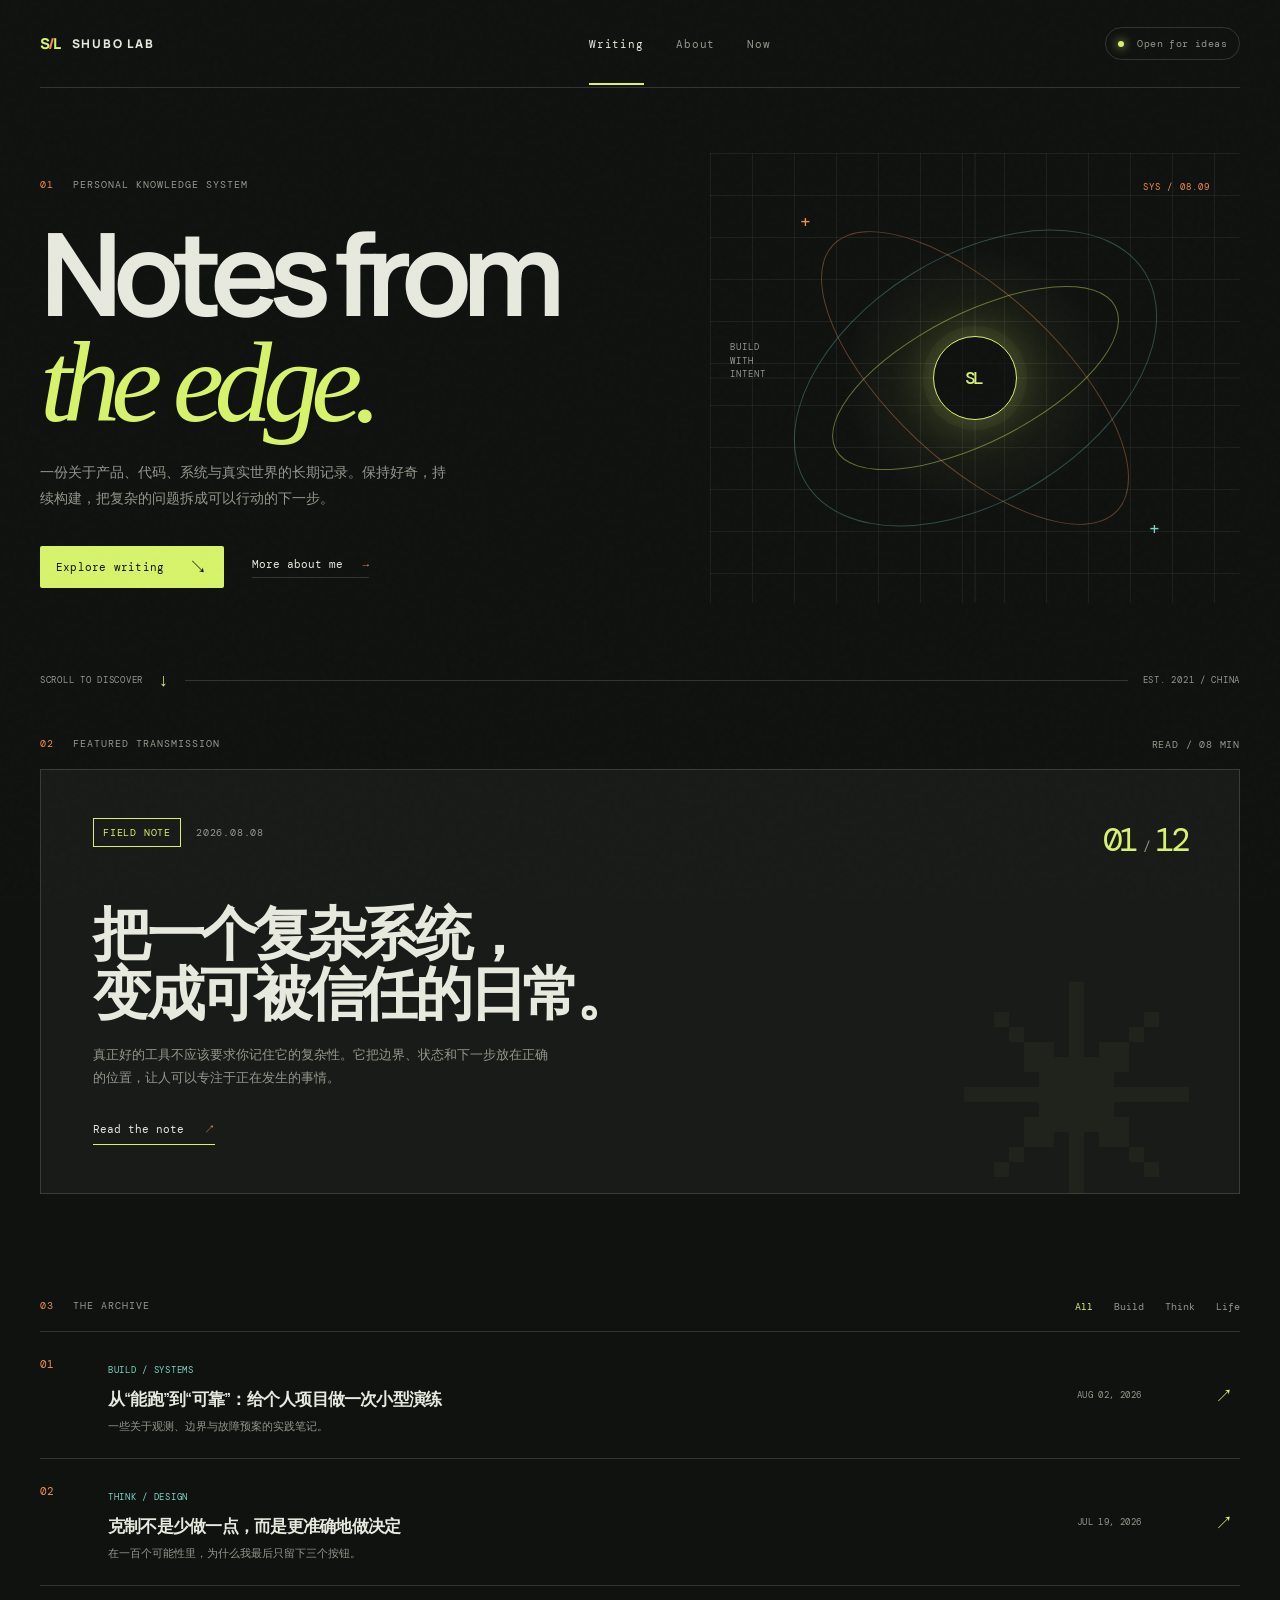
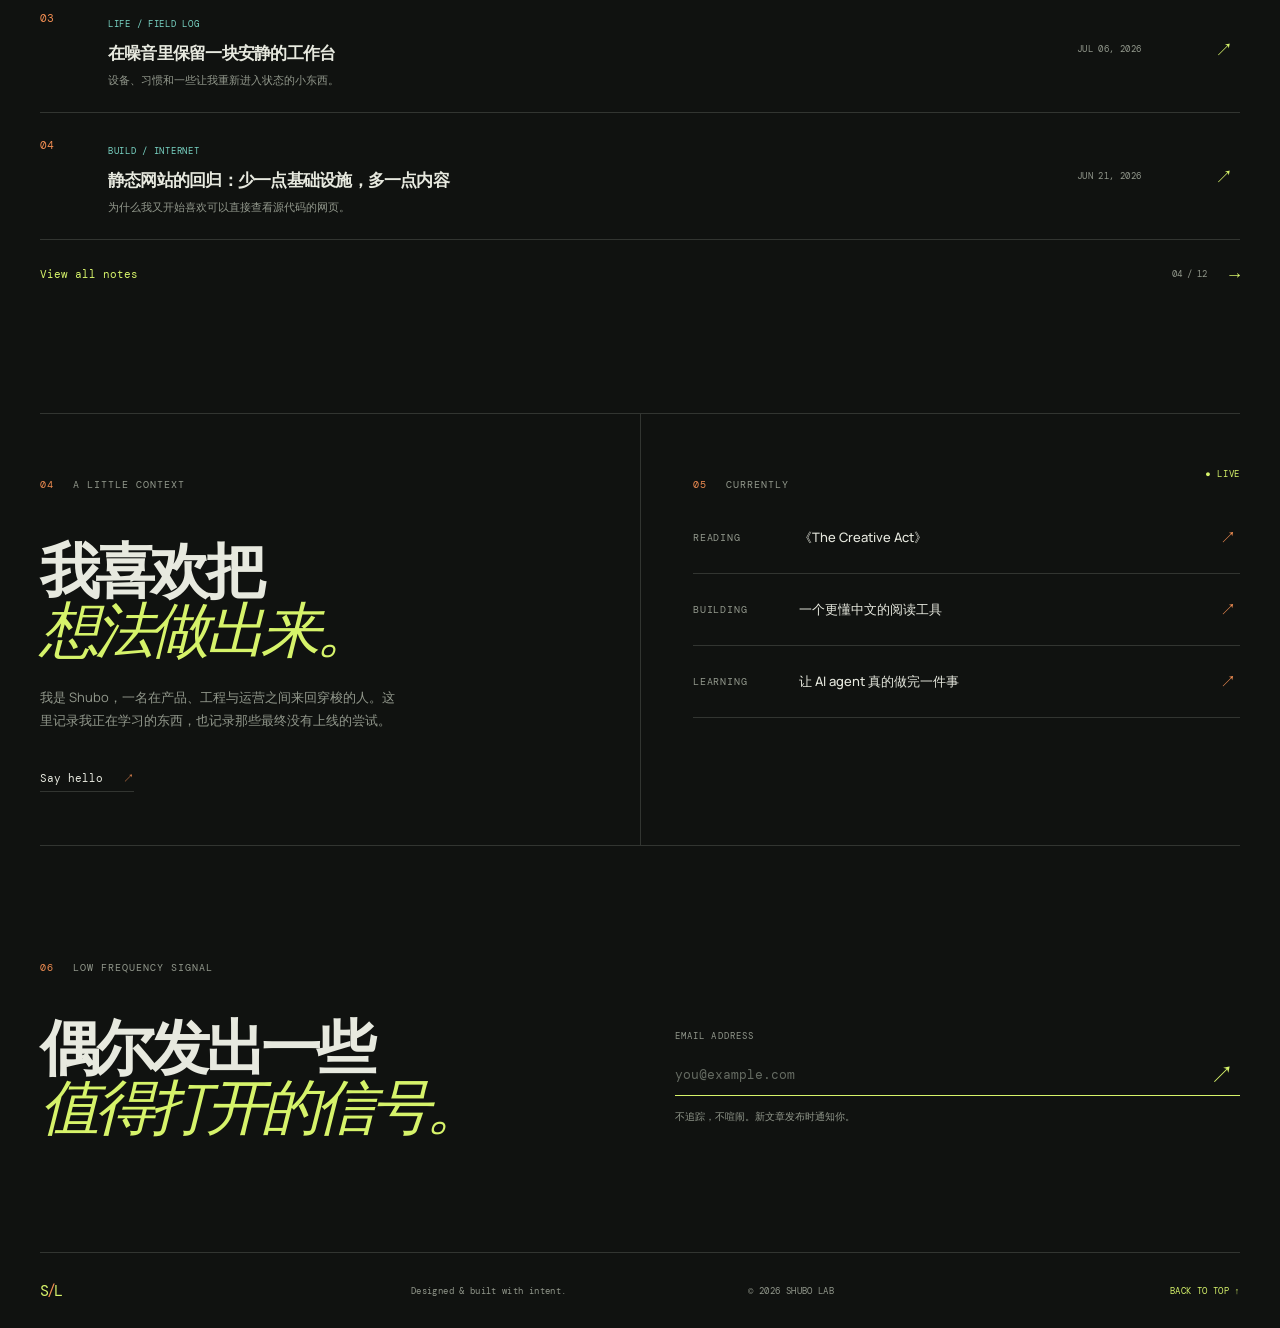
==== index.html @ 9e1fc4e5 "feat: add geek-style blog theme for GitHub Pages" ====
<!doctype html>
<html lang="zh-CN">
  <head>
    <meta charset="UTF-8" />
    <meta name="viewport" content="width=device-width, initial-scale=1.0" />
    <meta name="description" content="SHUBO LAB — 关于产品、代码、系统与真实世界的个人技术博客。" />
    <meta name="theme-color" content="#101210" />
    <title>SHUBO LAB — Notes from the edge</title>
    <link rel="preconnect" href="https://fonts.googleapis.com" />
    <link rel="preconnect" href="https://fonts.gstatic.com" crossorigin />
    <link href="https://fonts.googleapis.com/css2?family=DM+Mono:wght@400;500&family=Manrope:wght@400;500;600;700;800&display=swap" rel="stylesheet" />
    <link rel="stylesheet" href="styles.css" />
  </head>
  <body>
    <div class="site-shell">
      <header class="topbar">
        <a class="brand" href="#top" aria-label="SHUBO LAB 首页">
          <span class="brand-mark">S<span>/</span>L</span>
          <span class="brand-name">SHUBO LAB</span>
        </a>
        <nav class="nav" aria-label="主导航">
          <a class="active" href="#writing">Writing</a>
          <a href="#about">About</a>
          <a href="#now">Now</a>
        </nav>
        <a class="status-pill" href="#subscribe"><i></i> Open for ideas</a>
      </header>

      <main id="top">
        <section class="hero" aria-labelledby="hero-title">
          <div class="hero-copy">
            <p class="eyebrow"><span>01</span> PERSONAL KNOWLEDGE SYSTEM</p>
            <h1 id="hero-title">Notes from<br /><em>the edge.</em></h1>
            <p class="hero-intro">一份关于产品、代码、系统与真实世界的长期记录。保持好奇，持续构建，把复杂的问题拆成可以行动的下一步。</p>
            <div class="hero-actions">
              <a class="button button-primary" href="#writing">Explore writing <span>↘</span></a>
              <a class="text-link" href="#about">More about me <span>→</span></a>
            </div>
          </div>
          <div class="hero-graphic" aria-hidden="true">
            <div class="orbit orbit-one"></div>
            <div class="orbit orbit-two"></div>
            <div class="orbit orbit-three"></div>
            <div class="core"><span>SL</span></div>
            <div class="graphic-label label-top">SYS / 08.09</div>
            <div class="graphic-label label-side">BUILD<br />WITH<br />INTENT</div>
            <div class="graphic-cross cross-one">+</div>
            <div class="graphic-cross cross-two">+</div>
          </div>
        </section>

        <div class="signal-line"><span>SCROLL TO DISCOVER</span><span class="signal-arrow">↓</span><span class="line"></span><span>EST. 2021 / CHINA</span></div>

        <section class="featured" id="writing" aria-labelledby="featured-title">
          <div class="section-heading">
            <p class="eyebrow"><span>02</span> FEATURED TRANSMISSION</p>
            <span class="mono muted">READ / 08 MIN</span>
          </div>
          <article class="featured-card">
            <div class="featured-meta"><span class="tag tag-lime">FIELD NOTE</span><span>2026.08.08</span></div>
            <h2 id="featured-title">把一个复杂系统，<br />变成可被信任的日常。</h2>
            <p>真正好的工具不应该要求你记住它的复杂性。它把边界、状态和下一步放在正确的位置，让人可以专注于正在发生的事情。</p>
            <a class="read-link" href="#article-01">Read the note <span>↗</span></a>
            <div class="featured-index">01<span>/</span>12</div>
          </article>
        </section>

        <section class="writing-grid" aria-label="文章列表">
          <div class="section-heading archive-heading">
            <p class="eyebrow"><span>03</span> THE ARCHIVE</p>
            <div class="filters" role="group" aria-label="文章分类筛选">
              <button class="filter active" data-filter="all">All</button>
              <button class="filter" data-filter="build">Build</button>
              <button class="filter" data-filter="think">Think</button>
              <button class="filter" data-filter="life">Life</button>
            </div>
          </div>
          <div class="article-list">
            <article class="article-row" data-category="build" id="article-01">
              <div class="article-number">01</div>
              <div class="article-content"><span class="article-category">BUILD / SYSTEMS</span><h3>从“能跑”到“可靠”：给个人项目做一次小型演练</h3><p>一些关于观测、边界与故障预案的实践笔记。</p></div>
              <time datetime="2026-08-02">AUG 02, 2026</time><span class="row-arrow">↗</span>
            </article>
            <article class="article-row" data-category="think">
              <div class="article-number">02</div>
              <div class="article-content"><span class="article-category">THINK / DESIGN</span><h3>克制不是少做一点，而是更准确地做决定</h3><p>在一百个可能性里，为什么我最后只留下三个按钮。</p></div>
              <time datetime="2026-07-19">JUL 19, 2026</time><span class="row-arrow">↗</span>
            </article>
            <article class="article-row" data-category="life">
              <div class="article-number">03</div>
              <div class="article-content"><span class="article-category">LIFE / FIELD LOG</span><h3>在噪音里保留一块安静的工作台</h3><p>设备、习惯和一些让我重新进入状态的小东西。</p></div>
              <time datetime="2026-07-06">JUL 06, 2026</time><span class="row-arrow">↗</span>
            </article>
            <article class="article-row" data-category="build">
              <div class="article-number">04</div>
              <div class="article-content"><span class="article-category">BUILD / INTERNET</span><h3>静态网站的回归：少一点基础设施，多一点内容</h3><p>为什么我又开始喜欢可以直接查看源代码的网页。</p></div>
              <time datetime="2026-06-21">JUN 21, 2026</time><span class="row-arrow">↗</span>
            </article>
          </div>
          <a class="archive-link" href="#writing">View all notes <span>04 / 12</span><b>→</b></a>
        </section>

        <section class="split-section" id="about">
          <div class="about-panel">
            <p class="eyebrow"><span>04</span> A LITTLE CONTEXT</p>
            <h2>我喜欢把<br /><em>想法做出来。</em></h2>
            <p>我是 Shubo，一名在产品、工程与运营之间来回穿梭的人。这里记录我正在学习的东西，也记录那些最终没有上线的尝试。</p>
            <a class="text-link" href="mailto:hello@shubolab.com">Say hello <span>↗</span></a>
          </div>
          <div class="now-panel" id="now">
            <div class="now-top"><p class="eyebrow"><span>05</span> CURRENTLY</p><span class="live-dot">● LIVE</span></div>
            <div class="now-item"><span class="mono muted">READING</span><strong>《The Creative Act》</strong><span class="now-mark">↗</span></div>
            <div class="now-item"><span class="mono muted">BUILDING</span><strong>一个更懂中文的阅读工具</strong><span class="now-mark">↗</span></div>
            <div class="now-item"><span class="mono muted">LEARNING</span><strong>让 AI agent 真的做完一件事</strong><span class="now-mark">↗</span></div>
          </div>
        </section>

        <section class="subscribe" id="subscribe">
          <div><p class="eyebrow"><span>06</span> LOW FREQUENCY SIGNAL</p><h2>偶尔发出一些<br /><em>值得打开的信号。</em></h2></div>
          <form class="subscribe-form" action="mailto:hello@shubolab.com" method="post" enctype="text/plain"><label for="email">EMAIL ADDRESS</label><div class="input-wrap"><input id="email" type="email" placeholder="you@example.com" required /><button type="submit" aria-label="订阅">↗</button></div><p>不追踪，不喧闹。新文章发布时通知你。</p></form>
        </section>
      </main>

      <footer class="footer"><span class="brand-mark">S<span>/</span>L</span><span class="footer-note">Designed & built with intent.</span><span class="mono">© 2026 SHUBO LAB</span><a href="#top">BACK TO TOP ↑</a></footer>
    </div>
    <script src="script.js"></script>
  </body>
</html>
---- styles.css ----
:root {
  --bg: #101210;
  --panel: #181b18;
  --panel-light: #20251f;
  --text: #e7e9df;
  --muted: #92988c;
  --line: rgba(231, 233, 223, 0.16);
  --lime: #d6f36a;
  --orange: #f08d52;
  --cyan: #79d5c5;
  --serif: Georgia, 'Times New Roman', serif;
  --mono: 'DM Mono', 'SFMono-Regular', Consolas, monospace;
  --sans: 'Manrope', -apple-system, BlinkMacSystemFont, 'Segoe UI', sans-serif;
}

* { box-sizing: border-box; }
html { scroll-behavior: smooth; }
body { margin: 0; background: var(--bg); color: var(--text); font-family: var(--sans); -webkit-font-smoothing: antialiased; }
body::before { content: ''; pointer-events: none; position: fixed; inset: 0; opacity: .035; z-index: 10; background-image: url("data:image/svg+xml,%3Csvg viewBox='0 0 180 180' xmlns='http://www.w3.org/2000/svg'%3E%3Cfilter id='n'%3E%3CfeTurbulence type='fractalNoise' baseFrequency='.95' numOctaves='4' stitchTiles='stitch'/%3E%3C/filter%3E%3Crect width='100%25' height='100%25' filter='url(%23n)' opacity='.45'/%3E%3C/svg%3E"); }
a { color: inherit; text-decoration: none; }
button, input { font: inherit; }
.site-shell { width: min(1200px, calc(100% - 64px)); margin: 0 auto; }
.topbar { height: 88px; display: flex; align-items: center; justify-content: space-between; border-bottom: 1px solid var(--line); }
.brand { display: inline-flex; align-items: center; gap: 12px; font-size: 12px; letter-spacing: .15em; font-weight: 800; }
.brand-mark { font-size: 15px; letter-spacing: -.12em; color: var(--lime); }
.brand-mark span { color: var(--orange); }
.brand-name { color: var(--text); }
.nav { display: flex; gap: 32px; margin-left: 100px; }
.nav a, .status-pill, .footer, .mono, .eyebrow, .article-category, .featured-meta, .filters, .live-dot, .subscribe-form label { font-family: var(--mono); }
.nav a { position: relative; color: var(--muted); font-size: 11px; letter-spacing: .08em; }
.nav a:hover, .nav a.active { color: var(--text); }
.nav a.active::after { content: ''; position: absolute; bottom: -34px; left: 0; width: 100%; height: 2px; background: var(--lime); }
.status-pill { padding: 9px 12px; border: 1px solid var(--line); border-radius: 99px; color: var(--muted); font-size: 10px; letter-spacing: .04em; }
.status-pill i { display: inline-block; width: 6px; height: 6px; margin-right: 7px; border-radius: 50%; background: var(--lime); box-shadow: 0 0 10px var(--lime); }
.hero { min-height: 580px; display: grid; grid-template-columns: 1fr 1fr; align-items: center; gap: 30px; }
.eyebrow { color: var(--muted); font-size: 10px; letter-spacing: .1em; line-height: 1.4; }
.eyebrow span { color: var(--orange); margin-right: 12px; }
.hero h1 { max-width: 700px; margin: 28px 0 25px; font-size: clamp(66px, 9vw, 120px); line-height: .91; letter-spacing: -.09em; font-weight: 700; }
em { color: var(--lime); font-family: var(--serif); font-weight: 400; letter-spacing: -.08em; }
.hero-intro { max-width: 410px; color: var(--muted); font-size: 14px; line-height: 1.85; }
.hero-actions { display: flex; align-items: center; gap: 28px; margin-top: 35px; }
.button { display: inline-flex; align-items: center; gap: 25px; padding: 14px 16px; border-radius: 2px; font-family: var(--mono); font-size: 11px; letter-spacing: .02em; transition: transform .2s, background .2s; }
.button:hover { transform: translateY(-2px); }
.button-primary { background: var(--lime); color: var(--bg); }
.button-primary span { font-size: 18px; line-height: 10px; }
.text-link { border-bottom: 1px solid var(--line); padding-bottom: 6px; color: var(--text); font-family: var(--mono); font-size: 11px; }
.text-link span, .read-link span { color: var(--orange); margin-left: 13px; }
.hero-graphic { position: relative; height: 450px; max-width: 530px; justify-self: end; width: 100%; overflow: hidden; background: radial-gradient(circle at center, rgba(214,243,106,.11), transparent 38%), linear-gradient(90deg, transparent 49.8%, rgba(231,233,223,.08) 50%, transparent 50.2%), linear-gradient(0deg, transparent 49.8%, rgba(231,233,223,.08) 50%, transparent 50.2%); }
.hero-graphic::before, .hero-graphic::after { content: ''; position: absolute; inset: 0; background-size: 42px 42px; background-image: linear-gradient(rgba(231,233,223,.035) 1px, transparent 1px), linear-gradient(90deg, rgba(231,233,223,.035) 1px, transparent 1px); }
.orbit { position: absolute; border: 1px solid rgba(214,243,106,.42); border-radius: 50%; transform: rotate(-27deg); }
.orbit-one { width: 315px; height: 130px; top: 160px; left: calc(50% - 157px); }
.orbit-two { width: 390px; height: 170px; top: 140px; left: calc(50% - 195px); transform: rotate(43deg); border-color: rgba(240,141,82,.38); }
.orbit-three { width: 245px; height: 400px; top: 25px; left: calc(50% - 122px); transform: rotate(58deg); border-color: rgba(121,213,197,.3); }
.core { position: absolute; top: calc(50% - 42px); left: calc(50% - 42px); display: grid; place-items: center; width: 84px; height: 84px; border: 1px solid var(--lime); border-radius: 50%; background: var(--bg); box-shadow: 0 0 0 10px rgba(214,243,106,.04), 0 0 45px rgba(214,243,106,.25); }
.core span { color: var(--lime); font: 500 18px var(--mono); letter-spacing: -.16em; margin-left: -3px; }
.graphic-label { position: absolute; color: var(--muted); font: 9px/1.5 var(--mono); letter-spacing: .12em; }
.label-top { top: 28px; right: 30px; color: var(--orange); }
.label-side { top: 188px; left: 20px; }
.graphic-cross { position: absolute; color: var(--orange); font: 18px var(--mono); }
.cross-one { top: 57px; left: 90px; }.cross-two { right: 80px; bottom: 62px; color: var(--cyan); }
.signal-line { display: flex; align-items: center; gap: 15px; padding-bottom: 45px; color: var(--muted); font: 9px var(--mono); letter-spacing: .08em; }
.signal-arrow { color: var(--lime); font-size: 18px; }.signal-line .line { flex: 1; height: 1px; background: var(--line); }
.section-heading { display: flex; align-items: center; justify-content: space-between; margin-bottom: 18px; }.section-heading .eyebrow { margin: 0; }.muted { color: var(--muted); font-size: 10px; letter-spacing: .08em; }
.featured-card { position: relative; min-height: 390px; padding: 48px 52px; overflow: hidden; background: var(--panel); border: 1px solid var(--line); }
.featured-card::after { content: '✳'; position: absolute; right: 35px; bottom: -38px; color: rgba(214,243,106,.04); font: 240px var(--serif); line-height: 1; }
.featured-meta { display: flex; gap: 15px; align-items: center; color: var(--muted); font-size: 10px; letter-spacing: .08em; }.tag { padding: 7px 9px; border: 1px solid currentColor; }.tag-lime { color: var(--lime); }
.featured-card h2 { position: relative; z-index: 1; max-width: 690px; margin: 55px 0 20px; font-size: clamp(31px, 5vw, 58px); line-height: 1.04; letter-spacing: -.075em; }
.featured-card p { position: relative; z-index: 1; max-width: 460px; margin: 0; color: var(--muted); font-size: 13px; line-height: 1.8; }.read-link { position: relative; z-index: 1; display: inline-block; margin-top: 33px; padding-bottom: 7px; border-bottom: 1px solid var(--lime); font: 11px var(--mono); }.featured-index { position: absolute; right: 52px; top: 48px; color: var(--lime); font: 33px var(--mono); letter-spacing: -.12em; }.featured-index span { color: var(--muted); font-size: 13px; margin: 0 8px; }
.writing-grid { margin-top: 105px; }.archive-heading { margin-bottom: 0; padding-bottom: 18px; border-bottom: 1px solid var(--line); }.filters { display: flex; gap: 21px; }.filter { padding: 0; border: 0; background: transparent; color: var(--muted); cursor: pointer; font-size: 10px; }.filter.active, .filter:hover { color: var(--lime); }
.article-row { display: grid; grid-template-columns: 50px 1fr 120px 25px; align-items: center; gap: 18px; min-height: 122px; border-bottom: 1px solid var(--line); transition: padding .2s, background .2s; }.article-row:hover { padding: 0 16px; background: var(--panel); }.article-row.is-hidden { display: none; }.article-number { align-self: start; padding-top: 25px; color: var(--orange); font: 11px var(--mono); }.article-content { padding: 24px 0; }.article-category { color: var(--cyan); font-size: 9px; letter-spacing: .08em; }.article-content h3 { margin: 9px 0 7px; font-size: 17px; letter-spacing: -.045em; font-weight: 600; }.article-content p { margin: 0; color: var(--muted); font-size: 11px; }.article-row time { color: var(--muted); font: 9px var(--mono); letter-spacing: .04em; }.row-arrow { color: var(--lime); font-size: 18px; }.archive-link { display: flex; justify-content: space-between; align-items: center; width: 100%; padding: 22px 0; color: var(--lime); font: 11px var(--mono); }.archive-link span { margin-left: auto; margin-right: 22px; color: var(--muted); font-size: 9px; }.archive-link b { font-size: 18px; font-weight: 400; }
.split-section { display: grid; grid-template-columns: 1fr 1fr; margin-top: 105px; border-top: 1px solid var(--line); border-bottom: 1px solid var(--line); }.about-panel, .now-panel { padding: 54px 52px 58px 0; }.now-panel { padding: 54px 0 58px 52px; border-left: 1px solid var(--line); }.about-panel h2 { margin: 48px 0 25px; font-size: clamp(38px, 5vw, 60px); line-height: .98; letter-spacing: -.08em; }.about-panel p:not(.eyebrow) { max-width: 365px; margin-bottom: 32px; color: var(--muted); font-size: 13px; line-height: 1.8; }.now-top { display: flex; justify-content: space-between; align-items: start; }.live-dot { color: var(--lime); font-size: 9px; letter-spacing: .08em; }.now-item { display: grid; grid-template-columns: 86px 1fr 20px; gap: 20px; align-items: center; padding: 24px 0; border-bottom: 1px solid var(--line); }.now-item:first-of-type { margin-top: 36px; border-top: 1px solid var(--line); }.now-item strong { font-size: 13px; font-weight: 500; }.now-mark { color: var(--orange); }
.subscribe { display: grid; grid-template-columns: 1fr 1fr; gap: 70px; align-items: end; padding: 105px 0 115px; }.subscribe h2 { margin: 42px 0 0; font-size: clamp(36px, 5vw, 60px); line-height: .98; letter-spacing: -.08em; }.subscribe-form { padding-bottom: 3px; }.subscribe-form label { display: block; margin-bottom: 12px; color: var(--muted); font-size: 9px; letter-spacing: .12em; }.input-wrap { display: flex; border-bottom: 1px solid var(--lime); }.input-wrap input { min-width: 0; flex: 1; padding: 12px 0; border: 0; outline: 0; background: transparent; color: var(--text); font: 13px var(--mono); }.input-wrap input::placeholder { color: #656b62; }.input-wrap button { border: 0; background: transparent; color: var(--lime); cursor: pointer; font: 24px var(--mono); }.subscribe-form p { margin-top: 14px; color: var(--muted); font: 10px var(--mono); }
.footer { display: grid; grid-template-columns: 1fr 1fr 1fr 1fr; align-items: center; gap: 10px; padding: 28px 0; border-top: 1px solid var(--line); color: var(--muted); font-size: 9px; letter-spacing: .04em; }.footer .brand-mark { color: var(--lime); }.footer-note { text-align: center; }.footer > span:nth-child(3) { text-align: center; }.footer a { text-align: right; color: var(--lime); }
@media (max-width: 720px) { .site-shell { width: min(100% - 36px, 540px); }.topbar { height: 74px; }.brand-name { display: none; }.nav { margin: 0 auto 0 35px; gap: 19px; }.nav a.active::after { bottom: -28px; }.status-pill { padding: 8px; font-size: 0; }.status-pill i { margin: 0; }.hero { min-height: auto; display: flex; flex-direction: column; align-items: stretch; padding: 78px 0 42px; }.hero h1 { margin-top: 26px; font-size: clamp(63px, 19vw, 100px); }.hero-intro { font-size: 13px; }.hero-graphic { height: 300px; margin-top: 44px; }.orbit-one { width: 250px; left: calc(50% - 125px); }.orbit-two { width: 320px; left: calc(50% - 160px); }.orbit-three { height: 300px; top: 0; }.signal-line { padding-bottom: 32px; font-size: 8px; }.signal-line span:last-child { display: none; }.featured-card { min-height: 430px; padding: 30px 24px; }.featured-card h2 { margin-top: 60px; font-size: 37px; }.featured-index { top: 32px; right: 24px; font-size: 24px; }.writing-grid, .split-section { margin-top: 76px; }.filters { gap: 11px; }.article-row { grid-template-columns: 29px 1fr 20px; gap: 10px; min-height: 130px; }.article-row time { display: none; }.article-row:hover { padding: 0 8px; }.article-content h3 { font-size: 15px; line-height: 1.3; }.article-content p { font-size: 10px; line-height: 1.5; }.split-section, .subscribe { display: block; }.about-panel, .now-panel { padding: 42px 0; }.now-panel { border-top: 1px solid var(--line); border-left: 0; }.subscribe { padding: 76px 0 85px; }.subscribe-form { margin-top: 52px; }.footer { grid-template-columns: 1fr 1fr; gap: 25px 10px; }.footer-note { display: none; }.footer > span:nth-child(3) { text-align: left; }.footer a { text-align: right; } }
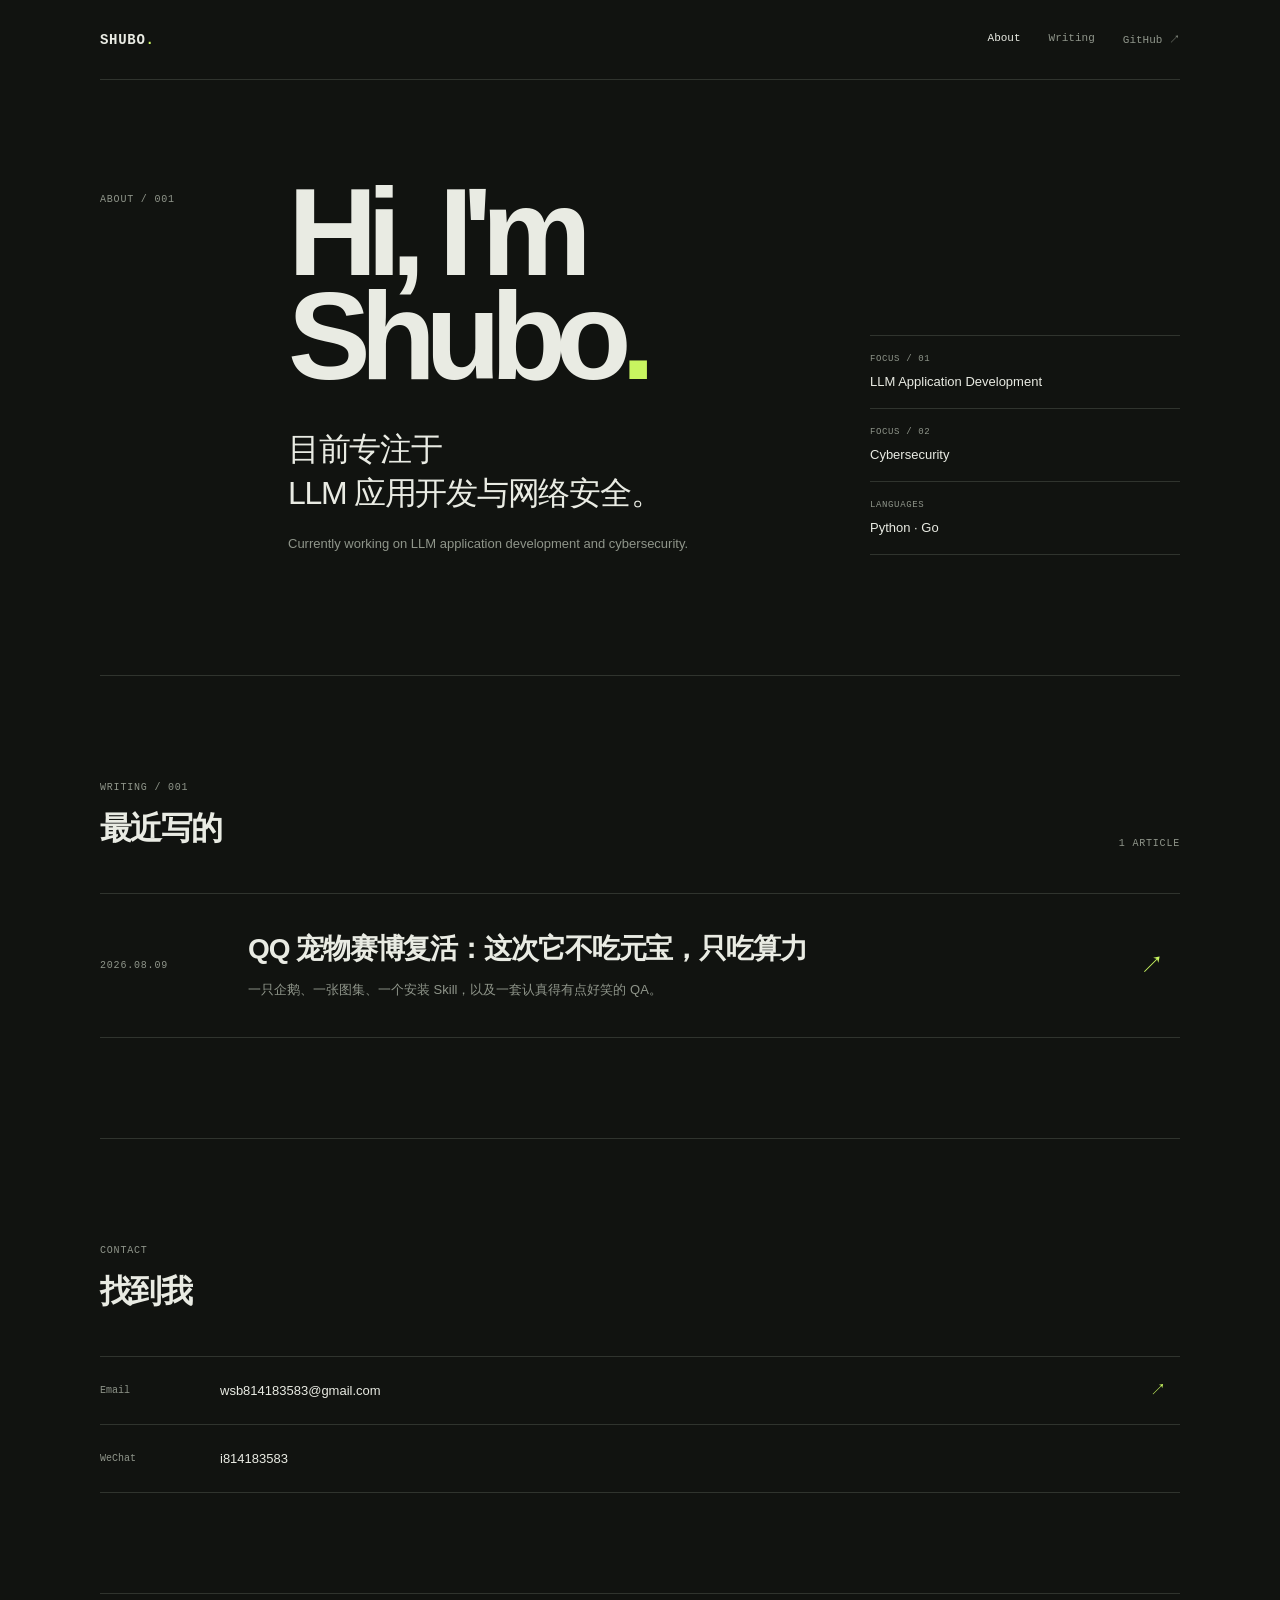
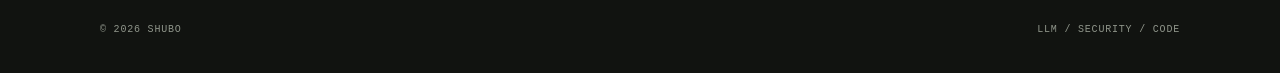
==== commit 7093318e: "feat: publish minimal about page and first QQpet article" ====
--- a/index.html
+++ b/index.html
@@ -3,126 +3,80 @@
   <head>
     <meta charset="UTF-8" />
     <meta name="viewport" content="width=device-width, initial-scale=1.0" />
-    <meta name="description" content="SHUBO LAB — 关于产品、代码、系统与真实世界的个人技术博客。" />
-    <meta name="theme-color" content="#101210" />
-    <title>SHUBO LAB — Notes from the edge</title>
-    <link rel="preconnect" href="https://fonts.googleapis.com" />
-    <link rel="preconnect" href="https://fonts.gstatic.com" crossorigin />
-    <link href="https://fonts.googleapis.com/css2?family=DM+Mono:wght@400;500&family=Manrope:wght@400;500;600;700;800&display=swap" rel="stylesheet" />
+    <meta name="description" content="Shubo 的个人主页，关注 LLM 应用开发与网络安全。" />
+    <meta name="theme-color" content="#111310" />
+    <title>Shubo — About</title>
     <link rel="stylesheet" href="styles.css" />
   </head>
   <body>
-    <div class="site-shell">
-      <header class="topbar">
-        <a class="brand" href="#top" aria-label="SHUBO LAB 首页">
-          <span class="brand-mark">S<span>/</span>L</span>
-          <span class="brand-name">SHUBO LAB</span>
-        </a>
-        <nav class="nav" aria-label="主导航">
-          <a class="active" href="#writing">Writing</a>
-          <a href="#about">About</a>
-          <a href="#now">Now</a>
+    <div class="shell">
+      <header class="site-header">
+        <a class="wordmark" href="/">SHUBO<span class="accent">.</span></a>
+        <nav aria-label="主导航">
+          <a class="active" href="/">About</a>
+          <a href="#writing">Writing</a>
+          <a href="https://github.com/shubolab" target="_blank" rel="noreferrer">GitHub ↗</a>
         </nav>
-        <a class="status-pill" href="#subscribe"><i></i> Open for ideas</a>
       </header>
 
-      <main id="top">
-        <section class="hero" aria-labelledby="hero-title">
-          <div class="hero-copy">
-            <p class="eyebrow"><span>01</span> PERSONAL KNOWLEDGE SYSTEM</p>
-            <h1 id="hero-title">Notes from<br /><em>the edge.</em></h1>
-            <p class="hero-intro">一份关于产品、代码、系统与真实世界的长期记录。保持好奇，持续构建，把复杂的问题拆成可以行动的下一步。</p>
-            <div class="hero-actions">
-              <a class="button button-primary" href="#writing">Explore writing <span>↘</span></a>
-              <a class="text-link" href="#about">More about me <span>→</span></a>
+      <main>
+        <section class="about-hero" aria-labelledby="about-title">
+          <div class="section-code">ABOUT / 001</div>
+          <div class="hero-main">
+            <h1 id="about-title">Hi, I'm<br />Shubo<span class="accent">.</span></h1>
+            <p class="hero-lead">目前专注于<br />LLM 应用开发与网络安全。</p>
+            <p class="hero-lead en">Currently working on LLM application development and cybersecurity.</p>
+          </div>
+
+          <aside class="profile-facts" aria-label="个人信息">
+            <div class="fact-row">
+              <span>FOCUS / 01</span>
+              <strong>LLM Application Development</strong>
             </div>
-          </div>
-          <div class="hero-graphic" aria-hidden="true">
-            <div class="orbit orbit-one"></div>
-            <div class="orbit orbit-two"></div>
-            <div class="orbit orbit-three"></div>
-            <div class="core"><span>SL</span></div>
-            <div class="graphic-label label-top">SYS / 08.09</div>
-            <div class="graphic-label label-side">BUILD<br />WITH<br />INTENT</div>
-            <div class="graphic-cross cross-one">+</div>
-            <div class="graphic-cross cross-two">+</div>
-          </div>
+            <div class="fact-row">
+              <span>FOCUS / 02</span>
+              <strong>Cybersecurity</strong>
+            </div>
+            <div class="fact-row">
+              <span>LANGUAGES</span>
+              <strong>Python · Go</strong>
+            </div>
+          </aside>
         </section>
 
-        <div class="signal-line"><span>SCROLL TO DISCOVER</span><span class="signal-arrow">↓</span><span class="line"></span><span>EST. 2021 / CHINA</span></div>
+        <section class="writing" id="writing" aria-labelledby="writing-title">
+          <div class="section-head">
+            <div>
+              <span class="section-code">WRITING / 001</span>
+              <h2 id="writing-title">最近写的</h2>
+            </div>
+            <span class="count">1 ARTICLE</span>
+          </div>
 
-        <section class="featured" id="writing" aria-labelledby="featured-title">
-          <div class="section-heading">
-            <p class="eyebrow"><span>02</span> FEATURED TRANSMISSION</p>
-            <span class="mono muted">READ / 08 MIN</span>
-          </div>
-          <article class="featured-card">
-            <div class="featured-meta"><span class="tag tag-lime">FIELD NOTE</span><span>2026.08.08</span></div>
-            <h2 id="featured-title">把一个复杂系统，<br />变成可被信任的日常。</h2>
-            <p>真正好的工具不应该要求你记住它的复杂性。它把边界、状态和下一步放在正确的位置，让人可以专注于正在发生的事情。</p>
-            <a class="read-link" href="#article-01">Read the note <span>↗</span></a>
-            <div class="featured-index">01<span>/</span>12</div>
-          </article>
+          <a class="post-row" href="/posts/qq-pet-codex/">
+            <time datetime="2026-08-09">2026.08.09</time>
+            <div>
+              <h3>QQ 宠物赛博复活：这次它不吃元宝，只吃算力</h3>
+              <p>一只企鹅、一张图集、一个安装 Skill，以及一套认真得有点好笑的 QA。</p>
+            </div>
+            <span class="post-arrow" aria-hidden="true">↗</span>
+          </a>
         </section>
 
-        <section class="writing-grid" aria-label="文章列表">
-          <div class="section-heading archive-heading">
-            <p class="eyebrow"><span>03</span> THE ARCHIVE</p>
-            <div class="filters" role="group" aria-label="文章分类筛选">
-              <button class="filter active" data-filter="all">All</button>
-              <button class="filter" data-filter="build">Build</button>
-              <button class="filter" data-filter="think">Think</button>
-              <button class="filter" data-filter="life">Life</button>
-            </div>
+        <section class="contact" aria-labelledby="contact-title">
+          <span class="section-code">CONTACT</span>
+          <h2 id="contact-title">找到我</h2>
+          <div class="contact-list">
+            <a href="mailto:wsb814183583@gmail.com"><span>Email</span><strong>wsb814183583@gmail.com</strong><b>↗</b></a>
+            <div><span>WeChat</span><strong>i814183583</strong></div>
           </div>
-          <div class="article-list">
-            <article class="article-row" data-category="build" id="article-01">
-              <div class="article-number">01</div>
-              <div class="article-content"><span class="article-category">BUILD / SYSTEMS</span><h3>从“能跑”到“可靠”：给个人项目做一次小型演练</h3><p>一些关于观测、边界与故障预案的实践笔记。</p></div>
-              <time datetime="2026-08-02">AUG 02, 2026</time><span class="row-arrow">↗</span>
-            </article>
-            <article class="article-row" data-category="think">
-              <div class="article-number">02</div>
-              <div class="article-content"><span class="article-category">THINK / DESIGN</span><h3>克制不是少做一点，而是更准确地做决定</h3><p>在一百个可能性里，为什么我最后只留下三个按钮。</p></div>
-              <time datetime="2026-07-19">JUL 19, 2026</time><span class="row-arrow">↗</span>
-            </article>
-            <article class="article-row" data-category="life">
-              <div class="article-number">03</div>
-              <div class="article-content"><span class="article-category">LIFE / FIELD LOG</span><h3>在噪音里保留一块安静的工作台</h3><p>设备、习惯和一些让我重新进入状态的小东西。</p></div>
-              <time datetime="2026-07-06">JUL 06, 2026</time><span class="row-arrow">↗</span>
-            </article>
-            <article class="article-row" data-category="build">
-              <div class="article-number">04</div>
-              <div class="article-content"><span class="article-category">BUILD / INTERNET</span><h3>静态网站的回归：少一点基础设施，多一点内容</h3><p>为什么我又开始喜欢可以直接查看源代码的网页。</p></div>
-              <time datetime="2026-06-21">JUN 21, 2026</time><span class="row-arrow">↗</span>
-            </article>
-          </div>
-          <a class="archive-link" href="#writing">View all notes <span>04 / 12</span><b>→</b></a>
-        </section>
-
-        <section class="split-section" id="about">
-          <div class="about-panel">
-            <p class="eyebrow"><span>04</span> A LITTLE CONTEXT</p>
-            <h2>我喜欢把<br /><em>想法做出来。</em></h2>
-            <p>我是 Shubo，一名在产品、工程与运营之间来回穿梭的人。这里记录我正在学习的东西，也记录那些最终没有上线的尝试。</p>
-            <a class="text-link" href="mailto:hello@shubolab.com">Say hello <span>↗</span></a>
-          </div>
-          <div class="now-panel" id="now">
-            <div class="now-top"><p class="eyebrow"><span>05</span> CURRENTLY</p><span class="live-dot">● LIVE</span></div>
-            <div class="now-item"><span class="mono muted">READING</span><strong>《The Creative Act》</strong><span class="now-mark">↗</span></div>
-            <div class="now-item"><span class="mono muted">BUILDING</span><strong>一个更懂中文的阅读工具</strong><span class="now-mark">↗</span></div>
-            <div class="now-item"><span class="mono muted">LEARNING</span><strong>让 AI agent 真的做完一件事</strong><span class="now-mark">↗</span></div>
-          </div>
-        </section>
-
-        <section class="subscribe" id="subscribe">
-          <div><p class="eyebrow"><span>06</span> LOW FREQUENCY SIGNAL</p><h2>偶尔发出一些<br /><em>值得打开的信号。</em></h2></div>
-          <form class="subscribe-form" action="mailto:hello@shubolab.com" method="post" enctype="text/plain"><label for="email">EMAIL ADDRESS</label><div class="input-wrap"><input id="email" type="email" placeholder="you@example.com" required /><button type="submit" aria-label="订阅">↗</button></div><p>不追踪，不喧闹。新文章发布时通知你。</p></form>
         </section>
       </main>
 
-      <footer class="footer"><span class="brand-mark">S<span>/</span>L</span><span class="footer-note">Designed & built with intent.</span><span class="mono">© 2026 SHUBO LAB</span><a href="#top">BACK TO TOP ↑</a></footer>
+      <footer class="site-footer">
+        <span>© 2026 SHUBO</span>
+        <span>LLM / SECURITY / CODE</span>
+      </footer>
     </div>
-    <script src="script.js"></script>
   </body>
 </html>
--- a/styles.css
+++ b/styles.css
@@ -1,74 +1,439 @@
 :root {
-  --bg: #101210;
-  --panel: #181b18;
-  --panel-light: #20251f;
-  --text: #e7e9df;
-  --muted: #92988c;
-  --line: rgba(231, 233, 223, 0.16);
-  --lime: #d6f36a;
-  --orange: #f08d52;
-  --cyan: #79d5c5;
-  --serif: Georgia, 'Times New Roman', serif;
-  --mono: 'DM Mono', 'SFMono-Regular', Consolas, monospace;
-  --sans: 'Manrope', -apple-system, BlinkMacSystemFont, 'Segoe UI', sans-serif;
-}
-
-* { box-sizing: border-box; }
-html { scroll-behavior: smooth; }
-body { margin: 0; background: var(--bg); color: var(--text); font-family: var(--sans); -webkit-font-smoothing: antialiased; }
-body::before { content: ''; pointer-events: none; position: fixed; inset: 0; opacity: .035; z-index: 10; background-image: url("data:image/svg+xml,%3Csvg viewBox='0 0 180 180' xmlns='http://www.w3.org/2000/svg'%3E%3Cfilter id='n'%3E%3CfeTurbulence type='fractalNoise' baseFrequency='.95' numOctaves='4' stitchTiles='stitch'/%3E%3C/filter%3E%3Crect width='100%25' height='100%25' filter='url(%23n)' opacity='.45'/%3E%3C/svg%3E"); }
-a { color: inherit; text-decoration: none; }
-button, input { font: inherit; }
-.site-shell { width: min(1200px, calc(100% - 64px)); margin: 0 auto; }
-.topbar { height: 88px; display: flex; align-items: center; justify-content: space-between; border-bottom: 1px solid var(--line); }
-.brand { display: inline-flex; align-items: center; gap: 12px; font-size: 12px; letter-spacing: .15em; font-weight: 800; }
-.brand-mark { font-size: 15px; letter-spacing: -.12em; color: var(--lime); }
-.brand-mark span { color: var(--orange); }
-.brand-name { color: var(--text); }
-.nav { display: flex; gap: 32px; margin-left: 100px; }
-.nav a, .status-pill, .footer, .mono, .eyebrow, .article-category, .featured-meta, .filters, .live-dot, .subscribe-form label { font-family: var(--mono); }
-.nav a { position: relative; color: var(--muted); font-size: 11px; letter-spacing: .08em; }
-.nav a:hover, .nav a.active { color: var(--text); }
-.nav a.active::after { content: ''; position: absolute; bottom: -34px; left: 0; width: 100%; height: 2px; background: var(--lime); }
-.status-pill { padding: 9px 12px; border: 1px solid var(--line); border-radius: 99px; color: var(--muted); font-size: 10px; letter-spacing: .04em; }
-.status-pill i { display: inline-block; width: 6px; height: 6px; margin-right: 7px; border-radius: 50%; background: var(--lime); box-shadow: 0 0 10px var(--lime); }
-.hero { min-height: 580px; display: grid; grid-template-columns: 1fr 1fr; align-items: center; gap: 30px; }
-.eyebrow { color: var(--muted); font-size: 10px; letter-spacing: .1em; line-height: 1.4; }
-.eyebrow span { color: var(--orange); margin-right: 12px; }
-.hero h1 { max-width: 700px; margin: 28px 0 25px; font-size: clamp(66px, 9vw, 120px); line-height: .91; letter-spacing: -.09em; font-weight: 700; }
-em { color: var(--lime); font-family: var(--serif); font-weight: 400; letter-spacing: -.08em; }
-.hero-intro { max-width: 410px; color: var(--muted); font-size: 14px; line-height: 1.85; }
-.hero-actions { display: flex; align-items: center; gap: 28px; margin-top: 35px; }
-.button { display: inline-flex; align-items: center; gap: 25px; padding: 14px 16px; border-radius: 2px; font-family: var(--mono); font-size: 11px; letter-spacing: .02em; transition: transform .2s, background .2s; }
-.button:hover { transform: translateY(-2px); }
-.button-primary { background: var(--lime); color: var(--bg); }
-.button-primary span { font-size: 18px; line-height: 10px; }
-.text-link { border-bottom: 1px solid var(--line); padding-bottom: 6px; color: var(--text); font-family: var(--mono); font-size: 11px; }
-.text-link span, .read-link span { color: var(--orange); margin-left: 13px; }
-.hero-graphic { position: relative; height: 450px; max-width: 530px; justify-self: end; width: 100%; overflow: hidden; background: radial-gradient(circle at center, rgba(214,243,106,.11), transparent 38%), linear-gradient(90deg, transparent 49.8%, rgba(231,233,223,.08) 50%, transparent 50.2%), linear-gradient(0deg, transparent 49.8%, rgba(231,233,223,.08) 50%, transparent 50.2%); }
-.hero-graphic::before, .hero-graphic::after { content: ''; position: absolute; inset: 0; background-size: 42px 42px; background-image: linear-gradient(rgba(231,233,223,.035) 1px, transparent 1px), linear-gradient(90deg, rgba(231,233,223,.035) 1px, transparent 1px); }
-.orbit { position: absolute; border: 1px solid rgba(214,243,106,.42); border-radius: 50%; transform: rotate(-27deg); }
-.orbit-one { width: 315px; height: 130px; top: 160px; left: calc(50% - 157px); }
-.orbit-two { width: 390px; height: 170px; top: 140px; left: calc(50% - 195px); transform: rotate(43deg); border-color: rgba(240,141,82,.38); }
-.orbit-three { width: 245px; height: 400px; top: 25px; left: calc(50% - 122px); transform: rotate(58deg); border-color: rgba(121,213,197,.3); }
-.core { position: absolute; top: calc(50% - 42px); left: calc(50% - 42px); display: grid; place-items: center; width: 84px; height: 84px; border: 1px solid var(--lime); border-radius: 50%; background: var(--bg); box-shadow: 0 0 0 10px rgba(214,243,106,.04), 0 0 45px rgba(214,243,106,.25); }
-.core span { color: var(--lime); font: 500 18px var(--mono); letter-spacing: -.16em; margin-left: -3px; }
-.graphic-label { position: absolute; color: var(--muted); font: 9px/1.5 var(--mono); letter-spacing: .12em; }
-.label-top { top: 28px; right: 30px; color: var(--orange); }
-.label-side { top: 188px; left: 20px; }
-.graphic-cross { position: absolute; color: var(--orange); font: 18px var(--mono); }
-.cross-one { top: 57px; left: 90px; }.cross-two { right: 80px; bottom: 62px; color: var(--cyan); }
-.signal-line { display: flex; align-items: center; gap: 15px; padding-bottom: 45px; color: var(--muted); font: 9px var(--mono); letter-spacing: .08em; }
-.signal-arrow { color: var(--lime); font-size: 18px; }.signal-line .line { flex: 1; height: 1px; background: var(--line); }
-.section-heading { display: flex; align-items: center; justify-content: space-between; margin-bottom: 18px; }.section-heading .eyebrow { margin: 0; }.muted { color: var(--muted); font-size: 10px; letter-spacing: .08em; }
-.featured-card { position: relative; min-height: 390px; padding: 48px 52px; overflow: hidden; background: var(--panel); border: 1px solid var(--line); }
-.featured-card::after { content: '✳'; position: absolute; right: 35px; bottom: -38px; color: rgba(214,243,106,.04); font: 240px var(--serif); line-height: 1; }
-.featured-meta { display: flex; gap: 15px; align-items: center; color: var(--muted); font-size: 10px; letter-spacing: .08em; }.tag { padding: 7px 9px; border: 1px solid currentColor; }.tag-lime { color: var(--lime); }
-.featured-card h2 { position: relative; z-index: 1; max-width: 690px; margin: 55px 0 20px; font-size: clamp(31px, 5vw, 58px); line-height: 1.04; letter-spacing: -.075em; }
-.featured-card p { position: relative; z-index: 1; max-width: 460px; margin: 0; color: var(--muted); font-size: 13px; line-height: 1.8; }.read-link { position: relative; z-index: 1; display: inline-block; margin-top: 33px; padding-bottom: 7px; border-bottom: 1px solid var(--lime); font: 11px var(--mono); }.featured-index { position: absolute; right: 52px; top: 48px; color: var(--lime); font: 33px var(--mono); letter-spacing: -.12em; }.featured-index span { color: var(--muted); font-size: 13px; margin: 0 8px; }
-.writing-grid { margin-top: 105px; }.archive-heading { margin-bottom: 0; padding-bottom: 18px; border-bottom: 1px solid var(--line); }.filters { display: flex; gap: 21px; }.filter { padding: 0; border: 0; background: transparent; color: var(--muted); cursor: pointer; font-size: 10px; }.filter.active, .filter:hover { color: var(--lime); }
-.article-row { display: grid; grid-template-columns: 50px 1fr 120px 25px; align-items: center; gap: 18px; min-height: 122px; border-bottom: 1px solid var(--line); transition: padding .2s, background .2s; }.article-row:hover { padding: 0 16px; background: var(--panel); }.article-row.is-hidden { display: none; }.article-number { align-self: start; padding-top: 25px; color: var(--orange); font: 11px var(--mono); }.article-content { padding: 24px 0; }.article-category { color: var(--cyan); font-size: 9px; letter-spacing: .08em; }.article-content h3 { margin: 9px 0 7px; font-size: 17px; letter-spacing: -.045em; font-weight: 600; }.article-content p { margin: 0; color: var(--muted); font-size: 11px; }.article-row time { color: var(--muted); font: 9px var(--mono); letter-spacing: .04em; }.row-arrow { color: var(--lime); font-size: 18px; }.archive-link { display: flex; justify-content: space-between; align-items: center; width: 100%; padding: 22px 0; color: var(--lime); font: 11px var(--mono); }.archive-link span { margin-left: auto; margin-right: 22px; color: var(--muted); font-size: 9px; }.archive-link b { font-size: 18px; font-weight: 400; }
-.split-section { display: grid; grid-template-columns: 1fr 1fr; margin-top: 105px; border-top: 1px solid var(--line); border-bottom: 1px solid var(--line); }.about-panel, .now-panel { padding: 54px 52px 58px 0; }.now-panel { padding: 54px 0 58px 52px; border-left: 1px solid var(--line); }.about-panel h2 { margin: 48px 0 25px; font-size: clamp(38px, 5vw, 60px); line-height: .98; letter-spacing: -.08em; }.about-panel p:not(.eyebrow) { max-width: 365px; margin-bottom: 32px; color: var(--muted); font-size: 13px; line-height: 1.8; }.now-top { display: flex; justify-content: space-between; align-items: start; }.live-dot { color: var(--lime); font-size: 9px; letter-spacing: .08em; }.now-item { display: grid; grid-template-columns: 86px 1fr 20px; gap: 20px; align-items: center; padding: 24px 0; border-bottom: 1px solid var(--line); }.now-item:first-of-type { margin-top: 36px; border-top: 1px solid var(--line); }.now-item strong { font-size: 13px; font-weight: 500; }.now-mark { color: var(--orange); }
-.subscribe { display: grid; grid-template-columns: 1fr 1fr; gap: 70px; align-items: end; padding: 105px 0 115px; }.subscribe h2 { margin: 42px 0 0; font-size: clamp(36px, 5vw, 60px); line-height: .98; letter-spacing: -.08em; }.subscribe-form { padding-bottom: 3px; }.subscribe-form label { display: block; margin-bottom: 12px; color: var(--muted); font-size: 9px; letter-spacing: .12em; }.input-wrap { display: flex; border-bottom: 1px solid var(--lime); }.input-wrap input { min-width: 0; flex: 1; padding: 12px 0; border: 0; outline: 0; background: transparent; color: var(--text); font: 13px var(--mono); }.input-wrap input::placeholder { color: #656b62; }.input-wrap button { border: 0; background: transparent; color: var(--lime); cursor: pointer; font: 24px var(--mono); }.subscribe-form p { margin-top: 14px; color: var(--muted); font: 10px var(--mono); }
-.footer { display: grid; grid-template-columns: 1fr 1fr 1fr 1fr; align-items: center; gap: 10px; padding: 28px 0; border-top: 1px solid var(--line); color: var(--muted); font-size: 9px; letter-spacing: .04em; }.footer .brand-mark { color: var(--lime); }.footer-note { text-align: center; }.footer > span:nth-child(3) { text-align: center; }.footer a { text-align: right; color: var(--lime); }
-@media (max-width: 720px) { .site-shell { width: min(100% - 36px, 540px); }.topbar { height: 74px; }.brand-name { display: none; }.nav { margin: 0 auto 0 35px; gap: 19px; }.nav a.active::after { bottom: -28px; }.status-pill { padding: 8px; font-size: 0; }.status-pill i { margin: 0; }.hero { min-height: auto; display: flex; flex-direction: column; align-items: stretch; padding: 78px 0 42px; }.hero h1 { margin-top: 26px; font-size: clamp(63px, 19vw, 100px); }.hero-intro { font-size: 13px; }.hero-graphic { height: 300px; margin-top: 44px; }.orbit-one { width: 250px; left: calc(50% - 125px); }.orbit-two { width: 320px; left: calc(50% - 160px); }.orbit-three { height: 300px; top: 0; }.signal-line { padding-bottom: 32px; font-size: 8px; }.signal-line span:last-child { display: none; }.featured-card { min-height: 430px; padding: 30px 24px; }.featured-card h2 { margin-top: 60px; font-size: 37px; }.featured-index { top: 32px; right: 24px; font-size: 24px; }.writing-grid, .split-section { margin-top: 76px; }.filters { gap: 11px; }.article-row { grid-template-columns: 29px 1fr 20px; gap: 10px; min-height: 130px; }.article-row time { display: none; }.article-row:hover { padding: 0 8px; }.article-content h3 { font-size: 15px; line-height: 1.3; }.article-content p { font-size: 10px; line-height: 1.5; }.split-section, .subscribe { display: block; }.about-panel, .now-panel { padding: 42px 0; }.now-panel { border-top: 1px solid var(--line); border-left: 0; }.subscribe { padding: 76px 0 85px; }.subscribe-form { margin-top: 52px; }.footer { grid-template-columns: 1fr 1fr; gap: 25px 10px; }.footer-note { display: none; }.footer > span:nth-child(3) { text-align: left; }.footer a { text-align: right; } }
+  --bg: #111310;
+  --surface: #171a16;
+  --text: #e9ebe3;
+  --muted: #8f958a;
+  --line: #30342e;
+  --accent: #c8f560;
+  --sans: Inter, ui-sans-serif, -apple-system, BlinkMacSystemFont, "Segoe UI", sans-serif;
+  --mono: "SFMono-Regular", Consolas, "Liberation Mono", monospace;
+}
+
+* {
+  box-sizing: border-box;
+}
+
+html {
+  scroll-behavior: smooth;
+}
+
+body {
+  margin: 0;
+  background: var(--bg);
+  color: var(--text);
+  font-family: var(--sans);
+  -webkit-font-smoothing: antialiased;
+}
+
+a {
+  color: inherit;
+  text-decoration: none;
+}
+
+.shell {
+  width: min(1080px, calc(100% - 64px));
+  margin: 0 auto;
+}
+
+.site-header {
+  display: flex;
+  align-items: center;
+  justify-content: space-between;
+  height: 80px;
+  border-bottom: 1px solid var(--line);
+}
+
+.wordmark {
+  font: 700 14px var(--mono);
+  letter-spacing: .05em;
+}
+
+.accent {
+  color: var(--accent);
+}
+
+.site-header nav {
+  display: flex;
+  gap: 28px;
+}
+
+.site-header nav a {
+  color: var(--muted);
+  font: 11px var(--mono);
+}
+
+.site-header nav a:hover,
+.site-header nav a.active {
+  color: var(--text);
+}
+
+.section-code,
+.count,
+.post-row time,
+.article-meta,
+.article-kicker,
+.article-note,
+.site-footer {
+  color: var(--muted);
+  font: 10px/1.5 var(--mono);
+  letter-spacing: .08em;
+}
+
+.about-hero {
+  display: grid;
+  grid-template-columns: 150px 1fr 310px;
+  gap: 38px;
+  padding: 112px 0 120px;
+  border-bottom: 1px solid var(--line);
+}
+
+.hero-main h1 {
+  margin: -12px 0 40px;
+  font-size: clamp(72px, 10vw, 124px);
+  line-height: .84;
+  letter-spacing: -.085em;
+}
+
+.hero-lead {
+  max-width: 480px;
+  margin: 0;
+  font-size: clamp(22px, 3vw, 32px);
+  line-height: 1.35;
+  letter-spacing: -.04em;
+}
+
+.hero-lead.en {
+  max-width: 420px;
+  margin-top: 18px;
+  color: var(--muted);
+  font-size: 13px;
+  line-height: 1.7;
+  letter-spacing: 0;
+}
+
+.profile-facts {
+  align-self: end;
+  border-top: 1px solid var(--line);
+}
+
+.fact-row {
+  padding: 18px 0;
+  border-bottom: 1px solid var(--line);
+}
+
+.fact-row span {
+  display: block;
+  margin-bottom: 8px;
+  color: var(--muted);
+  font: 9px var(--mono);
+  letter-spacing: .07em;
+}
+
+.fact-row strong {
+  font-size: 13px;
+  font-weight: 500;
+}
+
+.writing,
+.contact {
+  padding: 100px 0;
+  border-bottom: 1px solid var(--line);
+}
+
+.section-head {
+  display: flex;
+  justify-content: space-between;
+  align-items: end;
+  margin-bottom: 42px;
+}
+
+.section-head h2,
+.contact h2 {
+  margin: 12px 0 0;
+  font-size: 32px;
+  letter-spacing: -.05em;
+}
+
+.post-row {
+  display: grid;
+  grid-template-columns: 120px 1fr 40px;
+  gap: 28px;
+  align-items: center;
+  min-height: 145px;
+  padding: 25px 0;
+  border-top: 1px solid var(--line);
+  border-bottom: 1px solid var(--line);
+}
+
+.post-row h3 {
+  margin: 0 0 12px;
+  font-size: clamp(20px, 3vw, 28px);
+  line-height: 1.35;
+  letter-spacing: -.04em;
+}
+
+.post-row p {
+  margin: 0;
+  color: var(--muted);
+  font-size: 13px;
+  line-height: 1.65;
+}
+
+.post-arrow {
+  color: var(--accent);
+  font: 24px var(--mono);
+  transition: transform .18s ease;
+}
+
+.post-row:hover .post-arrow {
+  transform: translate(3px, -3px);
+}
+
+.contact-list {
+  margin-top: 42px;
+  border-top: 1px solid var(--line);
+}
+
+.contact-list a,
+.contact-list > div {
+  display: grid;
+  grid-template-columns: 120px 1fr 30px;
+  align-items: center;
+  min-height: 68px;
+  border-bottom: 1px solid var(--line);
+}
+
+.contact-list span {
+  color: var(--muted);
+  font: 10px var(--mono);
+}
+
+.contact-list strong {
+  font-size: 13px;
+  font-weight: 500;
+}
+
+.contact-list b {
+  color: var(--accent);
+  font: 16px var(--mono);
+}
+
+.site-footer {
+  display: flex;
+  justify-content: space-between;
+  padding: 28px 0 36px;
+}
+
+/* Article */
+.article-shell {
+  width: min(760px, calc(100% - 64px));
+  margin: 0 auto;
+}
+
+.article-header {
+  width: min(1080px, calc(100% - 64px));
+  margin: 0 auto;
+}
+
+.article-hero {
+  padding: 105px 0 62px;
+}
+
+.article-kicker {
+  color: var(--accent);
+}
+
+.article-hero h1 {
+  max-width: 920px;
+  margin: 24px 0 30px;
+  font-size: clamp(48px, 8vw, 88px);
+  line-height: .98;
+  letter-spacing: -.075em;
+}
+
+.article-deck {
+  max-width: 680px;
+  margin: 0 0 36px;
+  color: var(--muted);
+  font-size: 18px;
+  line-height: 1.75;
+}
+
+.article-meta {
+  display: flex;
+  gap: 26px;
+  padding-top: 20px;
+  border-top: 1px solid var(--line);
+}
+
+.article-cover {
+  display: block;
+  width: min(1080px, calc(100% - 64px));
+  max-height: 640px;
+  margin: 0 auto 92px;
+  object-fit: contain;
+  background: var(--surface);
+  border: 1px solid var(--line);
+}
+
+.article-body {
+  padding-bottom: 100px;
+}
+
+.article-body h2 {
+  margin: 80px 0 24px;
+  font-size: 30px;
+  line-height: 1.25;
+  letter-spacing: -.045em;
+}
+
+.article-body p {
+  margin: 0 0 20px;
+  color: #c7cbc1;
+  font-size: 16px;
+  line-height: 1.95;
+}
+
+.article-body strong {
+  color: var(--text);
+  font-weight: 600;
+}
+
+.article-body a {
+  color: var(--accent);
+  border-bottom: 1px solid currentColor;
+}
+
+.article-body figure {
+  margin: 48px 0;
+}
+
+.article-body figure img {
+  display: block;
+  max-width: 100%;
+  max-height: 420px;
+  margin: 0 auto;
+  background: var(--surface);
+}
+
+.article-body figcaption {
+  margin-top: 14px;
+  color: var(--muted);
+  font: 10px/1.6 var(--mono);
+  text-align: center;
+}
+
+.article-note {
+  margin: 42px 0;
+  padding: 20px 22px;
+  border-left: 2px solid var(--accent);
+  background: var(--surface);
+  line-height: 1.8;
+}
+
+.article-command {
+  overflow-x: auto;
+  margin: 32px 0;
+  padding: 20px 22px;
+  background: #0a0c0a;
+  border: 1px solid var(--line);
+  color: var(--text);
+  font: 12px/1.8 var(--mono);
+  white-space: pre-wrap;
+}
+
+.article-end {
+  margin-top: 78px;
+  padding-top: 30px;
+  border-top: 1px solid var(--line);
+}
+
+.article-end a {
+  display: inline-block;
+  margin-right: 24px;
+  font: 11px var(--mono);
+}
+
+@media (max-width: 760px) {
+  .shell,
+  .article-header,
+  .article-cover,
+  .article-shell {
+    width: min(100% - 36px, 620px);
+  }
+
+  .site-header {
+    height: 68px;
+  }
+
+  .site-header nav {
+    gap: 16px;
+  }
+
+  .site-header nav a {
+    font-size: 10px;
+  }
+
+  .about-hero {
+    display: block;
+    padding: 72px 0 76px;
+  }
+
+  .hero-main h1 {
+    margin: 30px 0 35px;
+    font-size: clamp(72px, 24vw, 104px);
+  }
+
+  .profile-facts {
+    margin-top: 62px;
+  }
+
+  .writing,
+  .contact {
+    padding: 70px 0;
+  }
+
+  .post-row {
+    grid-template-columns: 1fr 28px;
+    gap: 14px;
+  }
+
+  .post-row time {
+    grid-column: 1 / -1;
+  }
+
+  .contact-list a,
+  .contact-list > div {
+    grid-template-columns: 75px 1fr 20px;
+  }
+
+  .contact-list strong {
+    overflow-wrap: anywhere;
+  }
+
+  .article-hero {
+    padding: 70px 0 45px;
+  }
+
+  .article-hero h1 {
+    font-size: clamp(46px, 14vw, 68px);
+  }
+
+  .article-deck {
+    font-size: 16px;
+  }
+
+  .article-meta {
+    flex-wrap: wrap;
+    gap: 8px 20px;
+  }
+
+  .article-cover {
+    margin-bottom: 58px;
+  }
+
+  .article-body p {
+    font-size: 15px;
+    line-height: 1.9;
+  }
+}
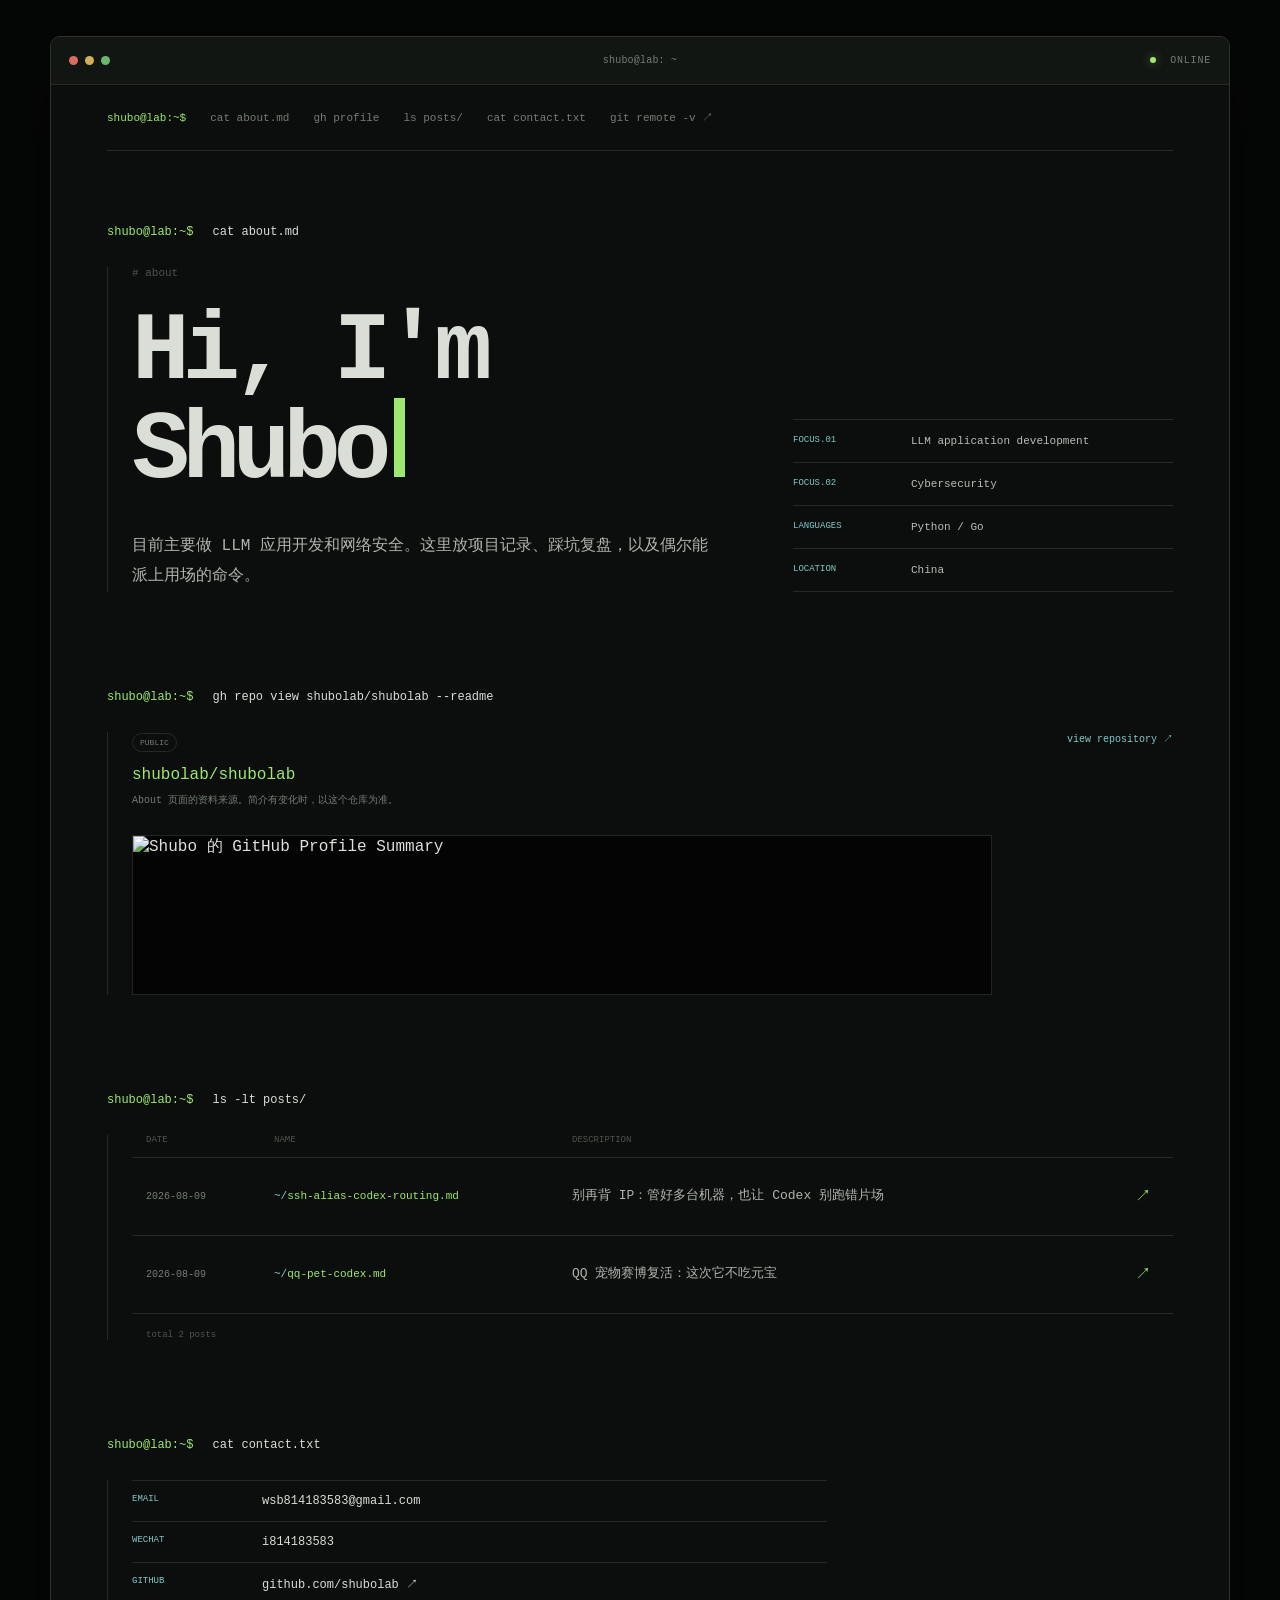
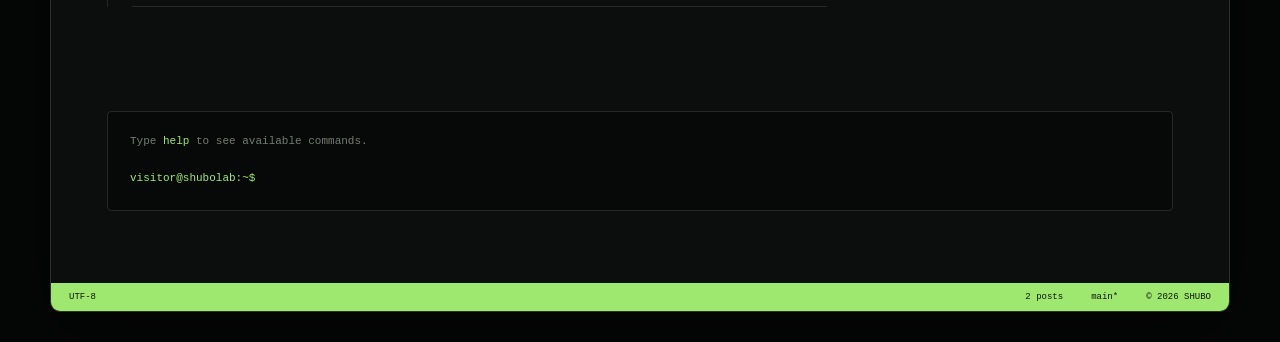
==== commit 5ababf0f: "feat: redesign blog as interactive terminal and add SSH routing post" ====
--- a/index.html
+++ b/index.html
@@ -3,80 +3,107 @@
   <head>
     <meta charset="UTF-8" />
     <meta name="viewport" content="width=device-width, initial-scale=1.0" />
-    <meta name="description" content="Shubo 的个人主页，关注 LLM 应用开发与网络安全。" />
-    <meta name="theme-color" content="#111310" />
-    <title>Shubo — About</title>
-    <link rel="stylesheet" href="styles.css" />
+    <meta name="description" content="Shubo 的个人博客：LLM 应用开发、网络安全和一些真实的折腾记录。" />
+    <meta name="theme-color" content="#080b09" />
+    <title>shubo@lab:~</title>
+    <link rel="stylesheet" href="/styles.css" />
   </head>
   <body>
-    <div class="shell">
-      <header class="site-header">
-        <a class="wordmark" href="/">SHUBO<span class="accent">.</span></a>
-        <nav aria-label="主导航">
-          <a class="active" href="/">About</a>
-          <a href="#writing">Writing</a>
-          <a href="https://github.com/shubolab" target="_blank" rel="noreferrer">GitHub ↗</a>
-        </nav>
+    <main class="terminal-window">
+      <header class="terminal-bar">
+        <div class="window-dots" aria-hidden="true"><i></i><i></i><i></i></div>
+        <div class="terminal-title">shubo@lab: ~</div>
+        <div class="terminal-state"><span></span> online</div>
       </header>
 
-      <main>
-        <section class="about-hero" aria-labelledby="about-title">
-          <div class="section-code">ABOUT / 001</div>
-          <div class="hero-main">
-            <h1 id="about-title">Hi, I'm<br />Shubo<span class="accent">.</span></h1>
-            <p class="hero-lead">目前专注于<br />LLM 应用开发与网络安全。</p>
-            <p class="hero-lead en">Currently working on LLM application development and cybersecurity.</p>
+      <div class="terminal-screen">
+        <nav class="command-nav" aria-label="主导航">
+          <span class="prompt">shubo@lab:~$</span>
+          <a href="#about">cat about.md</a>
+          <a href="#github-profile">gh profile</a>
+          <a href="#posts">ls posts/</a>
+          <a href="#contact">cat contact.txt</a>
+          <a href="https://github.com/shubolab" target="_blank" rel="noreferrer">git remote -v ↗</a>
+        </nav>
+
+        <section class="terminal-section intro" id="about" aria-labelledby="about-title">
+          <div class="command-line"><span class="prompt">shubo@lab:~$</span> cat about.md</div>
+          <div class="command-output intro-grid">
+            <div>
+              <p class="comment"># about</p>
+              <h1 id="about-title">Hi, I'm Shubo<span class="cursor" aria-hidden="true"></span></h1>
+              <p class="lead">目前主要做 LLM 应用开发和网络安全。这里放项目记录、踩坑复盘，以及偶尔能派上用场的命令。</p>
+            </div>
+            <dl class="profile-table">
+              <div><dt>focus.01</dt><dd>LLM application development</dd></div>
+              <div><dt>focus.02</dt><dd>Cybersecurity</dd></div>
+              <div><dt>languages</dt><dd>Python / Go</dd></div>
+              <div><dt>location</dt><dd>China</dd></div>
+            </dl>
           </div>
-
-          <aside class="profile-facts" aria-label="个人信息">
-            <div class="fact-row">
-              <span>FOCUS / 01</span>
-              <strong>LLM Application Development</strong>
-            </div>
-            <div class="fact-row">
-              <span>FOCUS / 02</span>
-              <strong>Cybersecurity</strong>
-            </div>
-            <div class="fact-row">
-              <span>LANGUAGES</span>
-              <strong>Python · Go</strong>
-            </div>
-          </aside>
         </section>
 
-        <section class="writing" id="writing" aria-labelledby="writing-title">
-          <div class="section-head">
-            <div>
-              <span class="section-code">WRITING / 001</span>
-              <h2 id="writing-title">最近写的</h2>
+        <section class="terminal-section profile-repo" id="github-profile" aria-labelledby="profile-title">
+          <div class="command-line"><span class="prompt">shubo@lab:~$</span> gh repo view shubolab/shubolab --readme</div>
+          <div class="command-output">
+            <div class="repo-heading">
+              <div>
+                <span class="repo-visibility">PUBLIC</span>
+                <h2 id="profile-title">shubolab/shubolab</h2>
+                <p>About 页面的资料来源。简介有变化时，以这个仓库为准。</p>
+              </div>
+              <a href="https://github.com/shubolab/shubolab" target="_blank" rel="noreferrer">view repository ↗</a>
             </div>
-            <span class="count">1 ARTICLE</span>
+            <img class="profile-card" src="https://github-profile-summary-cards.vercel.app/api/cards/profile-details?username=shubolab&amp;theme=github_dark" alt="Shubo 的 GitHub Profile Summary" loading="lazy" />
           </div>
-
-          <a class="post-row" href="/posts/qq-pet-codex/">
-            <time datetime="2026-08-09">2026.08.09</time>
-            <div>
-              <h3>QQ 宠物赛博复活：这次它不吃元宝，只吃算力</h3>
-              <p>一只企鹅、一张图集、一个安装 Skill，以及一套认真得有点好笑的 QA。</p>
-            </div>
-            <span class="post-arrow" aria-hidden="true">↗</span>
-          </a>
         </section>
 
-        <section class="contact" aria-labelledby="contact-title">
-          <span class="section-code">CONTACT</span>
-          <h2 id="contact-title">找到我</h2>
-          <div class="contact-list">
-            <a href="mailto:wsb814183583@gmail.com"><span>Email</span><strong>wsb814183583@gmail.com</strong><b>↗</b></a>
-            <div><span>WeChat</span><strong>i814183583</strong></div>
+        <section class="terminal-section" id="posts" aria-labelledby="posts-title">
+          <div class="command-line"><span class="prompt">shubo@lab:~$</span> ls -lt posts/</div>
+          <div class="command-output">
+            <div class="listing-head" aria-hidden="true"><span>DATE</span><span>NAME</span><span>DESCRIPTION</span></div>
+            <h2 class="sr-only" id="posts-title">文章</h2>
+            <a class="file-row" href="/posts/ssh-alias-codex-routing/">
+              <time datetime="2026-08-09">2026-08-09</time>
+              <strong><span class="file-icon">~/</span>ssh-alias-codex-routing.md</strong>
+              <p>别再背 IP：管好多台机器，也让 Codex 别跑错片场</p>
+              <b>↗</b>
+            </a>
+            <a class="file-row" href="/posts/qq-pet-codex/">
+              <time datetime="2026-08-09">2026-08-09</time>
+              <strong><span class="file-icon">~/</span>qq-pet-codex.md</strong>
+              <p>QQ 宠物赛博复活：这次它不吃元宝</p>
+              <b>↗</b>
+            </a>
+            <div class="listing-summary">total 2 posts</div>
           </div>
         </section>
-      </main>
 
-      <footer class="site-footer">
-        <span>© 2026 SHUBO</span>
-        <span>LLM / SECURITY / CODE</span>
+        <section class="terminal-section" id="contact" aria-labelledby="contact-title">
+          <div class="command-line"><span class="prompt">shubo@lab:~$</span> cat contact.txt</div>
+          <div class="command-output contact-output">
+            <h2 class="sr-only" id="contact-title">联系方式</h2>
+            <p><span>EMAIL</span><a href="mailto:wsb814183583@gmail.com">wsb814183583@gmail.com</a></p>
+            <p><span>WECHAT</span><strong>i814183583</strong></p>
+            <p><span>GITHUB</span><a href="https://github.com/shubolab" target="_blank" rel="noreferrer">github.com/shubolab ↗</a></p>
+          </div>
+        </section>
+
+        <section class="interactive-terminal" aria-label="可交互终端">
+          <div id="cli-output" class="cli-output" aria-live="polite">
+            <p>Type <strong>help</strong> to see available commands.</p>
+          </div>
+          <form id="cli-form" autocomplete="off">
+            <label class="prompt" for="cli-input">visitor@shubolab:~$</label>
+            <input id="cli-input" name="command" spellcheck="false" aria-label="输入终端命令" autofocus />
+          </form>
+        </section>
+      </div>
+
+      <footer class="terminal-footer">
+        <span>UTF-8</span><span>2 posts</span><span>main*</span><span>© 2026 SHUBO</span>
       </footer>
-    </div>
+    </main>
+    <script src="/script.js"></script>
   </body>
 </html>
--- a/styles.css
+++ b/styles.css
@@ -1,439 +1,192 @@
 :root {
-  --bg: #111310;
-  --surface: #171a16;
-  --text: #e9ebe3;
-  --muted: #8f958a;
-  --line: #30342e;
-  --accent: #c8f560;
-  --sans: Inter, ui-sans-serif, -apple-system, BlinkMacSystemFont, "Segoe UI", sans-serif;
-  --mono: "SFMono-Regular", Consolas, "Liberation Mono", monospace;
+  --page: #050706;
+  --terminal: #0b0e0c;
+  --terminal-2: #0e1210;
+  --text: #d9ded7;
+  --muted: #737d74;
+  --dim: #4c554d;
+  --line: #232a24;
+  --green: #9ee86f;
+  --cyan: #7fcaca;
+  --amber: #d7bd73;
+  --red: #e27676;
+  --mono: "SFMono-Regular", "Cascadia Code", "Roboto Mono", Consolas, "PingFang SC", "Microsoft YaHei", monospace;
 }
 
-* {
-  box-sizing: border-box;
+* { box-sizing: border-box; }
+html { scroll-behavior: smooth; }
+body {
+  min-height: 100vh;
+  margin: 0;
+  padding: 36px;
+  background: var(--page);
+  color: var(--text);
+  font-family: var(--mono);
+  -webkit-font-smoothing: antialiased;
+}
+a { color: inherit; text-decoration: none; }
+.sr-only { position: absolute; width: 1px; height: 1px; padding: 0; margin: -1px; overflow: hidden; clip: rect(0, 0, 0, 0); white-space: nowrap; border: 0; }
+
+.terminal-window {
+  width: min(1180px, 100%);
+  min-height: calc(100vh - 72px);
+  margin: 0 auto;
+  overflow: hidden;
+  background: var(--terminal);
+  border: 1px solid #2b332c;
+  border-radius: 10px;
+  box-shadow: 0 26px 80px rgba(0, 0, 0, .55);
 }
 
-html {
-  scroll-behavior: smooth;
+.terminal-bar {
+  position: relative;
+  display: grid;
+  grid-template-columns: 1fr auto 1fr;
+  align-items: center;
+  height: 48px;
+  padding: 0 18px;
+  background: #121613;
+  border-bottom: 1px solid var(--line);
+  color: var(--muted);
+  font-size: 10px;
+}
+.window-dots { display: flex; gap: 7px; }
+.window-dots i { width: 9px; height: 9px; border-radius: 50%; background: #454c46; }
+.window-dots i:first-child { background: #d96b62; }
+.window-dots i:nth-child(2) { background: #d3ae58; }
+.window-dots i:last-child { background: #6cb56e; }
+.terminal-title { letter-spacing: .02em; }
+.terminal-state { justify-self: end; text-transform: uppercase; letter-spacing: .08em; }
+.terminal-state span { display: inline-block; width: 6px; height: 6px; margin-right: 7px; border-radius: 50%; background: var(--green); box-shadow: 0 0 10px rgba(158, 232, 111, .5); }
+
+.terminal-screen { padding: 0 56px 72px; }
+.command-nav {
+  display: flex;
+  align-items: center;
+  gap: 24px;
+  min-height: 66px;
+  overflow-x: auto;
+  border-bottom: 1px solid var(--line);
+  color: var(--muted);
+  font-size: 11px;
+  white-space: nowrap;
+}
+.command-nav a:hover { color: var(--green); }
+.prompt { color: var(--green); }
+
+.terminal-section { padding: 74px 0 24px; scroll-margin-top: 20px; }
+.command-line { margin-bottom: 28px; color: var(--text); font-size: 12px; }
+.command-line .prompt { margin-right: 12px; }
+.command-output { padding-left: 24px; border-left: 1px solid var(--line); }
+.comment { margin: 0 0 28px; color: var(--dim); font-size: 11px; }
+
+.intro-grid { display: grid; grid-template-columns: 1fr 380px; gap: 70px; align-items: end; }
+.intro h1 { margin: 0 0 34px; font-size: clamp(52px, 8vw, 96px); line-height: .95; letter-spacing: -.075em; }
+.cursor { display: inline-block; width: .12em; height: .82em; margin-left: .1em; background: var(--green); animation: blink 1.1s steps(1) infinite; }
+@keyframes blink { 50% { opacity: 0; } }
+.lead { max-width: 600px; margin: 0; color: #aeb5ad; font-size: 16px; line-height: 1.9; }
+.profile-table { margin: 0; border-top: 1px solid var(--line); }
+.profile-table div { display: grid; grid-template-columns: 100px 1fr; gap: 18px; padding: 15px 0; border-bottom: 1px solid var(--line); }
+.profile-table dt { color: var(--cyan); font-size: 9px; text-transform: uppercase; }
+.profile-table dd { margin: 0; color: #b7beb6; font-size: 11px; }
+
+.repo-heading { display: flex; justify-content: space-between; gap: 32px; align-items: start; margin-bottom: 26px; }
+.repo-visibility { display: inline-block; padding: 4px 7px; border: 1px solid var(--line); border-radius: 20px; color: var(--muted); font-size: 8px; }
+.repo-heading h2 { margin: 14px 0 8px; color: var(--green); font-size: 16px; font-weight: 500; }
+.repo-heading p { margin: 0; color: var(--muted); font-size: 10px; line-height: 1.7; }
+.repo-heading > a { color: var(--cyan); font-size: 10px; }
+.repo-heading > a:hover { color: var(--green); }
+.profile-card { display: block; width: 100%; max-width: 860px; min-height: 160px; object-fit: contain; object-position: left center; background: #070908; border: 1px solid var(--line); filter: saturate(.72) contrast(1.04); }
+
+.listing-head,
+.file-row { display: grid; grid-template-columns: 110px 280px 1fr 24px; gap: 18px; align-items: center; }
+.listing-head { padding: 0 14px 12px; color: var(--dim); font-size: 9px; }
+.file-row { min-height: 78px; padding: 16px 14px; border-top: 1px solid var(--line); transition: background .16s ease; }
+.file-row:hover { background: var(--terminal-2); }
+.file-row time { color: var(--muted); font-size: 10px; }
+.file-row strong { color: var(--green); font-size: 11px; font-weight: 500; }
+.file-icon { color: var(--cyan); }
+.file-row p { margin: 0; color: #aeb5ad; font: 13px/1.6 var(--mono); }
+.file-row b { color: var(--green); font-size: 16px; font-weight: 400; transition: transform .16s ease; }
+.file-row:hover b { transform: translate(2px, -2px); }
+.listing-summary { padding: 16px 14px 0; border-top: 1px solid var(--line); color: var(--dim); font-size: 9px; }
+
+.contact-output { max-width: 720px; }
+.contact-output p { display: grid; grid-template-columns: 110px 1fr; gap: 20px; margin: 0; padding: 13px 0; border-bottom: 1px solid var(--line); font-size: 12px; }
+.contact-output p:first-of-type { border-top: 1px solid var(--line); }
+.contact-output span { color: var(--cyan); font-size: 9px; }
+.contact-output strong { font-weight: 400; }
+.contact-output a:hover { color: var(--green); }
+
+.interactive-terminal { margin-top: 80px; padding: 20px 22px; background: #070908; border: 1px solid var(--line); border-radius: 4px; }
+.cli-output { min-height: 26px; margin-bottom: 8px; color: var(--muted); font-size: 11px; line-height: 1.7; }
+.cli-output p { margin: 0 0 5px; }
+.cli-output strong { color: var(--green); font-weight: 500; }
+.cli-output .error { color: var(--red); }
+#cli-form { display: flex; align-items: center; gap: 10px; }
+#cli-form label { flex: none; font-size: 11px; }
+#cli-input { min-width: 0; flex: 1; padding: 5px 0; border: 0; outline: 0; background: transparent; caret-color: var(--green); color: var(--text); font: 12px var(--mono); }
+
+.terminal-footer { display: flex; justify-content: flex-end; gap: 28px; padding: 9px 18px; background: var(--green); color: #10150e; font-size: 9px; }
+.terminal-footer span:first-child { margin-right: auto; }
+
+/* Posts */
+.post-window { width: min(1080px, 100%); }
+.post-screen { padding-bottom: 0; }
+.post-command { margin: 54px 0 34px; }
+.post-header { padding: 0 0 48px 24px; border-left: 1px solid var(--line); border-bottom: 1px solid var(--line); }
+.post-label { margin-bottom: 22px; color: var(--cyan); font-size: 10px; }
+.post-header h1 { max-width: 850px; margin: 0 0 25px; font-size: clamp(38px, 6vw, 66px); line-height: 1.12; letter-spacing: -.06em; }
+.post-deck { max-width: 760px; margin: 0 0 28px; color: #aeb5ad; font-size: 15px; line-height: 1.8; }
+.post-meta { display: flex; flex-wrap: wrap; gap: 10px 24px; color: var(--dim); font-size: 9px; }
+.post-meta span::before { content: "--"; margin-right: 7px; color: var(--green); }
+.post-content { max-width: 760px; margin: 0 auto; padding: 72px 0 96px; }
+.post-content > p { margin: 0 0 24px; color: #b9c0b8; font: 15px/2 var(--mono); }
+.post-content h2 { margin: 70px 0 24px; color: var(--text); font-size: 20px; line-height: 1.5; font-weight: 600; }
+.post-content h2::before { content: "## "; color: var(--green); }
+.post-content strong { color: var(--text); font-weight: 600; }
+.post-content a { color: var(--green); border-bottom: 1px solid rgba(158, 232, 111, .45); }
+.post-content figure { margin: 42px 0; padding: 16px; background: #070908; border: 1px solid var(--line); }
+.post-content figure img { display: block; max-width: 100%; max-height: 560px; margin: 0 auto; object-fit: contain; }
+.post-content figcaption { margin-top: 13px; color: var(--dim); font-size: 9px; line-height: 1.6; text-align: center; }
+.post-content pre { overflow-x: auto; margin: 30px 0; padding: 20px 22px; background: #060806; border: 1px solid var(--line); border-radius: 3px; color: #c8cec6; font: 12px/1.8 var(--mono); white-space: pre-wrap; }
+.post-content pre .redacted { color: var(--amber); }
+.post-note { margin: 36px 0; padding: 18px 20px; border-left: 2px solid var(--amber); background: #10120d; color: #aeb5ad; font-size: 12px; line-height: 1.8; }
+.post-end { display: flex; flex-wrap: wrap; gap: 16px 26px; margin-top: 72px; padding-top: 24px; border-top: 1px solid var(--line); font-size: 11px; }
+.post-end a::before { content: "$ "; color: var(--green); }
+
+@media (max-width: 820px) {
+  body { padding: 0; }
+  .terminal-window { min-height: 100vh; border: 0; border-radius: 0; box-shadow: none; }
+  .terminal-screen { padding: 0 20px 48px; }
+  .terminal-bar { padding: 0 13px; }
+  .terminal-state { font-size: 0; }
+  .command-nav { gap: 16px; }
+  .command-nav > .prompt { display: none; }
+  .terminal-section { padding-top: 58px; }
+  .command-output { padding-left: 14px; }
+  .intro-grid { display: block; }
+  .intro h1 { margin-bottom: 25px; font-size: clamp(50px, 15vw, 76px); }
+  .profile-table { margin-top: 48px; }
+  .repo-heading { display: block; }
+  .repo-heading > a { display: inline-block; margin-top: 18px; }
+  .profile-card { min-height: 110px; }
+  .listing-head { display: none; }
+  .file-row { grid-template-columns: 1fr 22px; gap: 9px 12px; padding: 18px 8px; }
+  .file-row time { grid-column: 1 / -1; }
+  .file-row p { grid-column: 1; font-size: 11px; }
+  .file-row b { grid-column: 2; grid-row: 2 / 4; }
+  .terminal-footer { gap: 15px; }
+  .terminal-footer span:nth-child(2) { display: none; }
+  .post-command { margin-top: 38px; }
+  .post-header { padding-left: 14px; }
+  .post-header h1 { font-size: clamp(36px, 11vw, 54px); }
+  .post-content { padding: 54px 2px 76px; }
+  .post-content > p { font-size: 14px; line-height: 1.9; }
+  .post-content h2 { margin-top: 58px; font-size: 18px; }
 }
 
-body {
-  margin: 0;
-  background: var(--bg);
-  color: var(--text);
-  font-family: var(--sans);
-  -webkit-font-smoothing: antialiased;
+@media (prefers-reduced-motion: reduce) {
+  html { scroll-behavior: auto; }
+  .cursor { animation: none; }
 }
-
-a {
-  color: inherit;
-  text-decoration: none;
-}
-
-.shell {
-  width: min(1080px, calc(100% - 64px));
-  margin: 0 auto;
-}
-
-.site-header {
-  display: flex;
-  align-items: center;
-  justify-content: space-between;
-  height: 80px;
-  border-bottom: 1px solid var(--line);
-}
-
-.wordmark {
-  font: 700 14px var(--mono);
-  letter-spacing: .05em;
-}
-
-.accent {
-  color: var(--accent);
-}
-
-.site-header nav {
-  display: flex;
-  gap: 28px;
-}
-
-.site-header nav a {
-  color: var(--muted);
-  font: 11px var(--mono);
-}
-
-.site-header nav a:hover,
-.site-header nav a.active {
-  color: var(--text);
-}
-
-.section-code,
-.count,
-.post-row time,
-.article-meta,
-.article-kicker,
-.article-note,
-.site-footer {
-  color: var(--muted);
-  font: 10px/1.5 var(--mono);
-  letter-spacing: .08em;
-}
-
-.about-hero {
-  display: grid;
-  grid-template-columns: 150px 1fr 310px;
-  gap: 38px;
-  padding: 112px 0 120px;
-  border-bottom: 1px solid var(--line);
-}
-
-.hero-main h1 {
-  margin: -12px 0 40px;
-  font-size: clamp(72px, 10vw, 124px);
-  line-height: .84;
-  letter-spacing: -.085em;
-}
-
-.hero-lead {
-  max-width: 480px;
-  margin: 0;
-  font-size: clamp(22px, 3vw, 32px);
-  line-height: 1.35;
-  letter-spacing: -.04em;
-}
-
-.hero-lead.en {
-  max-width: 420px;
-  margin-top: 18px;
-  color: var(--muted);
-  font-size: 13px;
-  line-height: 1.7;
-  letter-spacing: 0;
-}
-
-.profile-facts {
-  align-self: end;
-  border-top: 1px solid var(--line);
-}
-
-.fact-row {
-  padding: 18px 0;
-  border-bottom: 1px solid var(--line);
-}
-
-.fact-row span {
-  display: block;
-  margin-bottom: 8px;
-  color: var(--muted);
-  font: 9px var(--mono);
-  letter-spacing: .07em;
-}
-
-.fact-row strong {
-  font-size: 13px;
-  font-weight: 500;
-}
-
-.writing,
-.contact {
-  padding: 100px 0;
-  border-bottom: 1px solid var(--line);
-}
-
-.section-head {
-  display: flex;
-  justify-content: space-between;
-  align-items: end;
-  margin-bottom: 42px;
-}
-
-.section-head h2,
-.contact h2 {
-  margin: 12px 0 0;
-  font-size: 32px;
-  letter-spacing: -.05em;
-}
-
-.post-row {
-  display: grid;
-  grid-template-columns: 120px 1fr 40px;
-  gap: 28px;
-  align-items: center;
-  min-height: 145px;
-  padding: 25px 0;
-  border-top: 1px solid var(--line);
-  border-bottom: 1px solid var(--line);
-}
-
-.post-row h3 {
-  margin: 0 0 12px;
-  font-size: clamp(20px, 3vw, 28px);
-  line-height: 1.35;
-  letter-spacing: -.04em;
-}
-
-.post-row p {
-  margin: 0;
-  color: var(--muted);
-  font-size: 13px;
-  line-height: 1.65;
-}
-
-.post-arrow {
-  color: var(--accent);
-  font: 24px var(--mono);
-  transition: transform .18s ease;
-}
-
-.post-row:hover .post-arrow {
-  transform: translate(3px, -3px);
-}
-
-.contact-list {
-  margin-top: 42px;
-  border-top: 1px solid var(--line);
-}
-
-.contact-list a,
-.contact-list > div {
-  display: grid;
-  grid-template-columns: 120px 1fr 30px;
-  align-items: center;
-  min-height: 68px;
-  border-bottom: 1px solid var(--line);
-}
-
-.contact-list span {
-  color: var(--muted);
-  font: 10px var(--mono);
-}
-
-.contact-list strong {
-  font-size: 13px;
-  font-weight: 500;
-}
-
-.contact-list b {
-  color: var(--accent);
-  font: 16px var(--mono);
-}
-
-.site-footer {
-  display: flex;
-  justify-content: space-between;
-  padding: 28px 0 36px;
-}
-
-/* Article */
-.article-shell {
-  width: min(760px, calc(100% - 64px));
-  margin: 0 auto;
-}
-
-.article-header {
-  width: min(1080px, calc(100% - 64px));
-  margin: 0 auto;
-}
-
-.article-hero {
-  padding: 105px 0 62px;
-}
-
-.article-kicker {
-  color: var(--accent);
-}
-
-.article-hero h1 {
-  max-width: 920px;
-  margin: 24px 0 30px;
-  font-size: clamp(48px, 8vw, 88px);
-  line-height: .98;
-  letter-spacing: -.075em;
-}
-
-.article-deck {
-  max-width: 680px;
-  margin: 0 0 36px;
-  color: var(--muted);
-  font-size: 18px;
-  line-height: 1.75;
-}
-
-.article-meta {
-  display: flex;
-  gap: 26px;
-  padding-top: 20px;
-  border-top: 1px solid var(--line);
-}
-
-.article-cover {
-  display: block;
-  width: min(1080px, calc(100% - 64px));
-  max-height: 640px;
-  margin: 0 auto 92px;
-  object-fit: contain;
-  background: var(--surface);
-  border: 1px solid var(--line);
-}
-
-.article-body {
-  padding-bottom: 100px;
-}
-
-.article-body h2 {
-  margin: 80px 0 24px;
-  font-size: 30px;
-  line-height: 1.25;
-  letter-spacing: -.045em;
-}
-
-.article-body p {
-  margin: 0 0 20px;
-  color: #c7cbc1;
-  font-size: 16px;
-  line-height: 1.95;
-}
-
-.article-body strong {
-  color: var(--text);
-  font-weight: 600;
-}
-
-.article-body a {
-  color: var(--accent);
-  border-bottom: 1px solid currentColor;
-}
-
-.article-body figure {
-  margin: 48px 0;
-}
-
-.article-body figure img {
-  display: block;
-  max-width: 100%;
-  max-height: 420px;
-  margin: 0 auto;
-  background: var(--surface);
-}
-
-.article-body figcaption {
-  margin-top: 14px;
-  color: var(--muted);
-  font: 10px/1.6 var(--mono);
-  text-align: center;
-}
-
-.article-note {
-  margin: 42px 0;
-  padding: 20px 22px;
-  border-left: 2px solid var(--accent);
-  background: var(--surface);
-  line-height: 1.8;
-}
-
-.article-command {
-  overflow-x: auto;
-  margin: 32px 0;
-  padding: 20px 22px;
-  background: #0a0c0a;
-  border: 1px solid var(--line);
-  color: var(--text);
-  font: 12px/1.8 var(--mono);
-  white-space: pre-wrap;
-}
-
-.article-end {
-  margin-top: 78px;
-  padding-top: 30px;
-  border-top: 1px solid var(--line);
-}
-
-.article-end a {
-  display: inline-block;
-  margin-right: 24px;
-  font: 11px var(--mono);
-}
-
-@media (max-width: 760px) {
-  .shell,
-  .article-header,
-  .article-cover,
-  .article-shell {
-    width: min(100% - 36px, 620px);
-  }
-
-  .site-header {
-    height: 68px;
-  }
-
-  .site-header nav {
-    gap: 16px;
-  }
-
-  .site-header nav a {
-    font-size: 10px;
-  }
-
-  .about-hero {
-    display: block;
-    padding: 72px 0 76px;
-  }
-
-  .hero-main h1 {
-    margin: 30px 0 35px;
-    font-size: clamp(72px, 24vw, 104px);
-  }
-
-  .profile-facts {
-    margin-top: 62px;
-  }
-
-  .writing,
-  .contact {
-    padding: 70px 0;
-  }
-
-  .post-row {
-    grid-template-columns: 1fr 28px;
-    gap: 14px;
-  }
-
-  .post-row time {
-    grid-column: 1 / -1;
-  }
-
-  .contact-list a,
-  .contact-list > div {
-    grid-template-columns: 75px 1fr 20px;
-  }
-
-  .contact-list strong {
-    overflow-wrap: anywhere;
-  }
-
-  .article-hero {
-    padding: 70px 0 45px;
-  }
-
-  .article-hero h1 {
-    font-size: clamp(46px, 14vw, 68px);
-  }
-
-  .article-deck {
-    font-size: 16px;
-  }
-
-  .article-meta {
-    flex-wrap: wrap;
-    gap: 8px 20px;
-  }
-
-  .article-cover {
-    margin-bottom: 58px;
-  }
-
-  .article-body p {
-    font-size: 15px;
-    line-height: 1.9;
-  }
-}
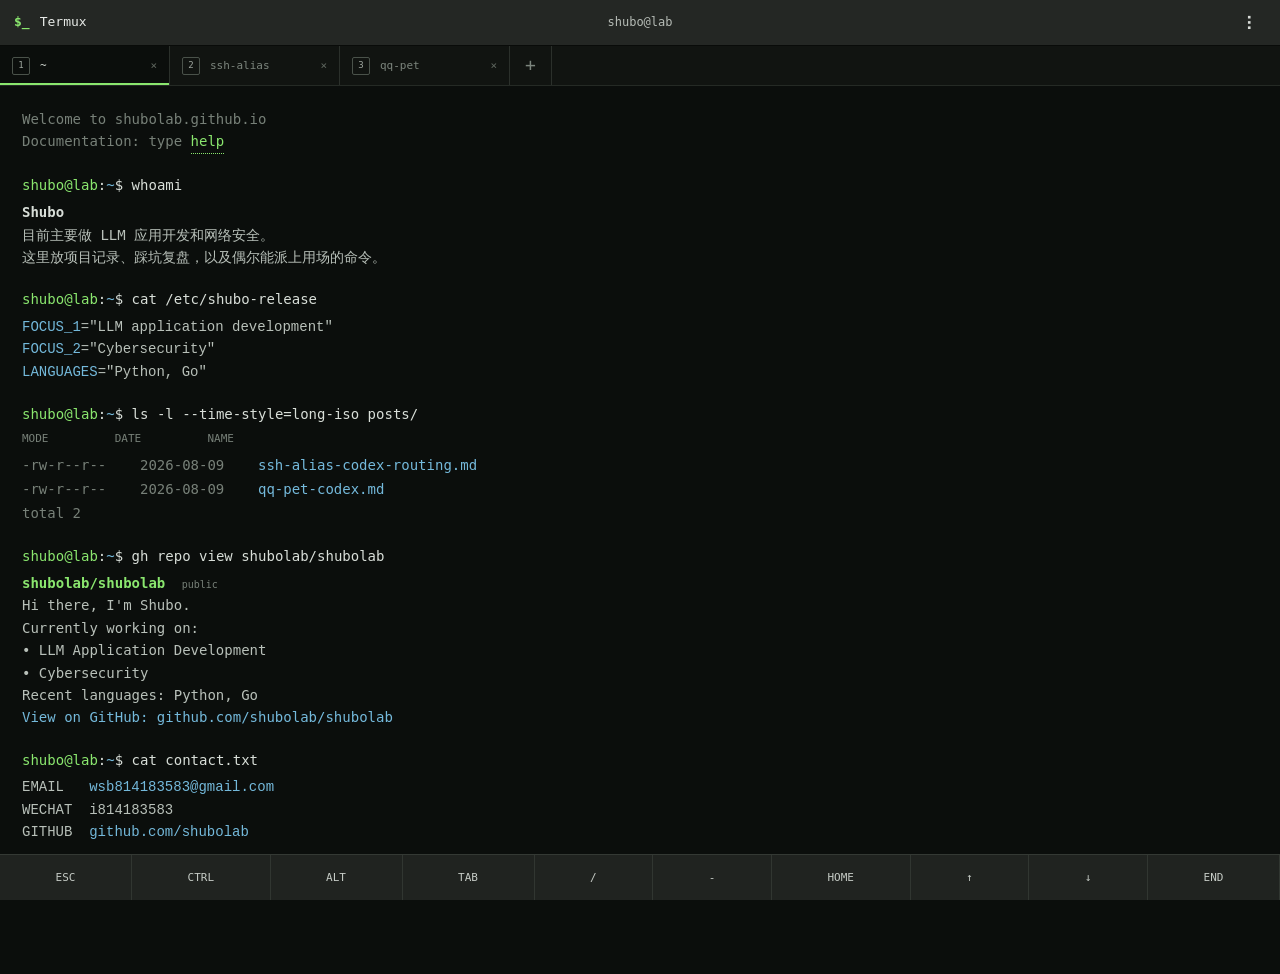
==== commit badfc4e8: "refactor: make blog a faithful Termux-style terminal" ====
--- a/index.html
+++ b/index.html
@@ -3,106 +3,98 @@
   <head>
     <meta charset="UTF-8" />
     <meta name="viewport" content="width=device-width, initial-scale=1.0" />
-    <meta name="description" content="Shubo 的个人博客：LLM 应用开发、网络安全和一些真实的折腾记录。" />
-    <meta name="theme-color" content="#080b09" />
+    <meta name="description" content="Shubo 的个人终端：LLM 应用开发、网络安全和真实的折腾记录。" />
+    <meta name="theme-color" content="#101311" />
     <title>shubo@lab:~</title>
     <link rel="stylesheet" href="/styles.css" />
   </head>
   <body>
-    <main class="terminal-window">
-      <header class="terminal-bar">
-        <div class="window-dots" aria-hidden="true"><i></i><i></i><i></i></div>
-        <div class="terminal-title">shubo@lab: ~</div>
-        <div class="terminal-state"><span></span> online</div>
+    <main class="termux-app">
+      <header class="termux-header">
+        <div class="termux-brand"><span aria-hidden="true">$_</span><strong>Termux</strong></div>
+        <div class="termux-host">shubo@lab</div>
+        <button class="termux-menu" type="button" aria-label="菜单">⋮</button>
       </header>
 
-      <div class="terminal-screen">
-        <nav class="command-nav" aria-label="主导航">
-          <span class="prompt">shubo@lab:~$</span>
-          <a href="#about">cat about.md</a>
-          <a href="#github-profile">gh profile</a>
-          <a href="#posts">ls posts/</a>
-          <a href="#contact">cat contact.txt</a>
-          <a href="https://github.com/shubolab" target="_blank" rel="noreferrer">git remote -v ↗</a>
-        </nav>
+      <nav class="session-strip" aria-label="终端会话">
+        <a class="session active" href="/"><span>1</span><strong>~</strong><i>×</i></a>
+        <a class="session" href="/posts/ssh-alias-codex-routing/"><span>2</span><strong>ssh-alias</strong><i>×</i></a>
+        <a class="session" href="/posts/qq-pet-codex/"><span>3</span><strong>qq-pet</strong><i>×</i></a>
+        <button class="new-session" type="button" title="全部文章" aria-label="查看全部文章">+</button>
+      </nav>
 
-        <section class="terminal-section intro" id="about" aria-labelledby="about-title">
-          <div class="command-line"><span class="prompt">shubo@lab:~$</span> cat about.md</div>
-          <div class="command-output intro-grid">
-            <div>
-              <p class="comment"># about</p>
-              <h1 id="about-title">Hi, I'm Shubo<span class="cursor" aria-hidden="true"></span></h1>
-              <p class="lead">目前主要做 LLM 应用开发和网络安全。这里放项目记录、踩坑复盘，以及偶尔能派上用场的命令。</p>
+      <div class="terminal-buffer" id="terminal-buffer">
+        <div id="boot-transcript">
+          <p class="system-line">Welcome to shubolab.github.io</p>
+          <p class="system-line">Documentation: type <button class="inline-command" data-command="help">help</button></p>
+
+          <div class="terminal-entry">
+            <p class="command"><span class="user">shubo@lab</span>:<span class="cwd">~</span>$ whoami</p>
+            <div class="output about-output">
+              <h1>Shubo</h1>
+              <p>目前主要做 LLM 应用开发和网络安全。</p>
+              <p>这里放项目记录、踩坑复盘，以及偶尔能派上用场的命令。</p>
             </div>
-            <dl class="profile-table">
-              <div><dt>focus.01</dt><dd>LLM application development</dd></div>
-              <div><dt>focus.02</dt><dd>Cybersecurity</dd></div>
-              <div><dt>languages</dt><dd>Python / Go</dd></div>
-              <div><dt>location</dt><dd>China</dd></div>
-            </dl>
           </div>
-        </section>
 
-        <section class="terminal-section profile-repo" id="github-profile" aria-labelledby="profile-title">
-          <div class="command-line"><span class="prompt">shubo@lab:~$</span> gh repo view shubolab/shubolab --readme</div>
-          <div class="command-output">
-            <div class="repo-heading">
-              <div>
-                <span class="repo-visibility">PUBLIC</span>
-                <h2 id="profile-title">shubolab/shubolab</h2>
-                <p>About 页面的资料来源。简介有变化时，以这个仓库为准。</p>
-              </div>
-              <a href="https://github.com/shubolab/shubolab" target="_blank" rel="noreferrer">view repository ↗</a>
+          <div class="terminal-entry">
+            <p class="command"><span class="user">shubo@lab</span>:<span class="cwd">~</span>$ cat /etc/shubo-release</p>
+            <pre class="output key-values"><span>FOCUS_1</span>="LLM application development"
+<span>FOCUS_2</span>="Cybersecurity"
+<span>LANGUAGES</span>="Python, Go"</pre>
+          </div>
+
+          <div class="terminal-entry" id="posts">
+            <p class="command"><span class="user">shubo@lab</span>:<span class="cwd">~</span>$ ls -l --time-style=long-iso posts/</p>
+            <div class="output file-list" role="list">
+              <div class="file-line file-head" aria-hidden="true"><span>MODE</span><span>DATE</span><span>NAME</span></div>
+              <a class="file-line" role="listitem" href="/posts/ssh-alias-codex-routing/"><span>-rw-r--r--</span><time datetime="2026-08-09">2026-08-09</time><strong>ssh-alias-codex-routing.md</strong></a>
+              <a class="file-line" role="listitem" href="/posts/qq-pet-codex/"><span>-rw-r--r--</span><time datetime="2026-08-09">2026-08-09</time><strong>qq-pet-codex.md</strong></a>
+              <p>total 2</p>
             </div>
-            <img class="profile-card" src="https://github-profile-summary-cards.vercel.app/api/cards/profile-details?username=shubolab&amp;theme=github_dark" alt="Shubo 的 GitHub Profile Summary" loading="lazy" />
           </div>
-        </section>
 
-        <section class="terminal-section" id="posts" aria-labelledby="posts-title">
-          <div class="command-line"><span class="prompt">shubo@lab:~$</span> ls -lt posts/</div>
-          <div class="command-output">
-            <div class="listing-head" aria-hidden="true"><span>DATE</span><span>NAME</span><span>DESCRIPTION</span></div>
-            <h2 class="sr-only" id="posts-title">文章</h2>
-            <a class="file-row" href="/posts/ssh-alias-codex-routing/">
-              <time datetime="2026-08-09">2026-08-09</time>
-              <strong><span class="file-icon">~/</span>ssh-alias-codex-routing.md</strong>
-              <p>别再背 IP：管好多台机器，也让 Codex 别跑错片场</p>
-              <b>↗</b>
-            </a>
-            <a class="file-row" href="/posts/qq-pet-codex/">
-              <time datetime="2026-08-09">2026-08-09</time>
-              <strong><span class="file-icon">~/</span>qq-pet-codex.md</strong>
-              <p>QQ 宠物赛博复活：这次它不吃元宝</p>
-              <b>↗</b>
-            </a>
-            <div class="listing-summary">total 2 posts</div>
+          <div class="terminal-entry" id="profile">
+            <p class="command"><span class="user">shubo@lab</span>:<span class="cwd">~</span>$ gh repo view shubolab/shubolab</p>
+            <div class="output gh-output">
+              <p><strong>shubolab/shubolab</strong> <span>public</span></p>
+              <p>Hi there, I'm Shubo.</p>
+              <p>Currently working on:</p>
+              <p>  • LLM Application Development</p>
+              <p>  • Cybersecurity</p>
+              <p>Recent languages: Python, Go</p>
+              <a href="https://github.com/shubolab/shubolab" target="_blank" rel="noreferrer">View on GitHub: github.com/shubolab/shubolab</a>
+            </div>
           </div>
-        </section>
 
-        <section class="terminal-section" id="contact" aria-labelledby="contact-title">
-          <div class="command-line"><span class="prompt">shubo@lab:~$</span> cat contact.txt</div>
-          <div class="command-output contact-output">
-            <h2 class="sr-only" id="contact-title">联系方式</h2>
-            <p><span>EMAIL</span><a href="mailto:wsb814183583@gmail.com">wsb814183583@gmail.com</a></p>
-            <p><span>WECHAT</span><strong>i814183583</strong></p>
-            <p><span>GITHUB</span><a href="https://github.com/shubolab" target="_blank" rel="noreferrer">github.com/shubolab ↗</a></p>
+          <div class="terminal-entry" id="contact">
+            <p class="command"><span class="user">shubo@lab</span>:<span class="cwd">~</span>$ cat contact.txt</p>
+            <pre class="output contact-lines">EMAIL   <a href="mailto:wsb814183583@gmail.com">wsb814183583@gmail.com</a>
+WECHAT  i814183583
+GITHUB  <a href="https://github.com/shubolab" target="_blank" rel="noreferrer">github.com/shubolab</a></pre>
           </div>
-        </section>
+        </div>
 
-        <section class="interactive-terminal" aria-label="可交互终端">
-          <div id="cli-output" class="cli-output" aria-live="polite">
-            <p>Type <strong>help</strong> to see available commands.</p>
-          </div>
-          <form id="cli-form" autocomplete="off">
-            <label class="prompt" for="cli-input">visitor@shubolab:~$</label>
-            <input id="cli-input" name="command" spellcheck="false" aria-label="输入终端命令" autofocus />
-          </form>
-        </section>
+        <div id="cli-output" aria-live="polite"></div>
+
+        <form id="cli-form" autocomplete="off">
+          <label for="cli-input"><span class="user">visitor@shubolab</span>:<span class="cwd">~</span>$</label>
+          <input id="cli-input" name="command" spellcheck="false" autocapitalize="off" autofocus aria-label="输入终端命令" />
+        </form>
       </div>
 
-      <footer class="terminal-footer">
-        <span>UTF-8</span><span>2 posts</span><span>main*</span><span>© 2026 SHUBO</span>
-      </footer>
+      <div class="extra-keys" aria-label="Termux 扩展键">
+        <button type="button" data-key-action="escape">ESC</button>
+        <button type="button" data-key-action="control">CTRL</button>
+        <button type="button" data-key-action="alt">ALT</button>
+        <button type="button" data-key-action="tab">TAB</button>
+        <button type="button" data-insert="/">/</button>
+        <button type="button" data-insert="-">-</button>
+        <button type="button" data-key-action="home">HOME</button>
+        <button type="button" data-key-action="up">↑</button>
+        <button type="button" data-key-action="down">↓</button>
+        <button type="button" data-key-action="end">END</button>
+      </div>
     </main>
     <script src="/script.js"></script>
   </body>
--- a/styles.css
+++ b/styles.css
@@ -1,192 +1,161 @@
 :root {
-  --page: #050706;
-  --terminal: #0b0e0c;
-  --terminal-2: #0e1210;
-  --text: #d9ded7;
-  --muted: #737d74;
-  --dim: #4c554d;
-  --line: #232a24;
-  --green: #9ee86f;
-  --cyan: #7fcaca;
-  --amber: #d7bd73;
-  --red: #e27676;
-  --mono: "SFMono-Regular", "Cascadia Code", "Roboto Mono", Consolas, "PingFang SC", "Microsoft YaHei", monospace;
+  --bg: #0b0e0c;
+  --bar: #242724;
+  --tab: #171a18;
+  --tab-active: #0b0e0c;
+  --fg: #d8ded8;
+  --muted: #778078;
+  --green: #8ae66e;
+  --blue: #74b9db;
+  --yellow: #d8c46e;
+  --red: #e17070;
+  --line: #303530;
+  --mono: "SFMono-Regular", "Cascadia Mono", "Roboto Mono", "DejaVu Sans Mono", Consolas, "PingFang SC", "Microsoft YaHei", monospace;
 }
 
 * { box-sizing: border-box; }
-html { scroll-behavior: smooth; }
-body {
-  min-height: 100vh;
-  margin: 0;
-  padding: 36px;
-  background: var(--page);
-  color: var(--text);
-  font-family: var(--mono);
-  -webkit-font-smoothing: antialiased;
-}
+html { background: var(--bg); }
+body { min-height: 100vh; margin: 0; background: var(--bg); color: var(--fg); font: 14px/1.6 var(--mono); -webkit-font-smoothing: antialiased; }
 a { color: inherit; text-decoration: none; }
-.sr-only { position: absolute; width: 1px; height: 1px; padding: 0; margin: -1px; overflow: hidden; clip: rect(0, 0, 0, 0); white-space: nowrap; border: 0; }
+button, input { font: inherit; }
 
-.terminal-window {
-  width: min(1180px, 100%);
-  min-height: calc(100vh - 72px);
-  margin: 0 auto;
-  overflow: hidden;
-  background: var(--terminal);
-  border: 1px solid #2b332c;
-  border-radius: 10px;
-  box-shadow: 0 26px 80px rgba(0, 0, 0, .55);
-}
+.termux-app,
+.terminal-window { min-height: 100vh; background: var(--bg); }
 
-.terminal-bar {
-  position: relative;
+.termux-header {
+  position: sticky;
+  top: 0;
+  z-index: 10;
   display: grid;
   grid-template-columns: 1fr auto 1fr;
   align-items: center;
-  height: 48px;
-  padding: 0 18px;
-  background: #121613;
-  border-bottom: 1px solid var(--line);
-  color: var(--muted);
-  font-size: 10px;
+  height: 46px;
+  padding: 0 14px;
+  background: var(--bar);
+  border-bottom: 1px solid #090b09;
+  color: #e7eae7;
+  user-select: none;
 }
-.window-dots { display: flex; gap: 7px; }
-.window-dots i { width: 9px; height: 9px; border-radius: 50%; background: #454c46; }
-.window-dots i:first-child { background: #d96b62; }
-.window-dots i:nth-child(2) { background: #d3ae58; }
-.window-dots i:last-child { background: #6cb56e; }
-.terminal-title { letter-spacing: .02em; }
-.terminal-state { justify-self: end; text-transform: uppercase; letter-spacing: .08em; }
-.terminal-state span { display: inline-block; width: 6px; height: 6px; margin-right: 7px; border-radius: 50%; background: var(--green); box-shadow: 0 0 10px rgba(158, 232, 111, .5); }
+.termux-brand { display: flex; align-items: center; gap: 10px; font-size: 13px; }
+.termux-brand > span { color: var(--green); font-weight: 700; }
+.termux-brand strong { font-weight: 500; }
+.termux-host { color: #b5bbb5; font-size: 12px; }
+.termux-menu { justify-self: end; width: 34px; border: 0; background: transparent; color: #d8dcd8; cursor: pointer; font-size: 21px; }
 
-.terminal-screen { padding: 0 56px 72px; }
-.command-nav {
+.session-strip {
+  position: sticky;
+  top: 46px;
+  z-index: 9;
   display: flex;
-  align-items: center;
-  gap: 24px;
-  min-height: 66px;
+  height: 40px;
   overflow-x: auto;
-  border-bottom: 1px solid var(--line);
-  color: var(--muted);
-  font-size: 11px;
-  white-space: nowrap;
+  background: #111411;
+  border-bottom: 1px solid #252a25;
+  scrollbar-width: none;
 }
-.command-nav a:hover { color: var(--green); }
-.prompt { color: var(--green); }
+.session-strip::-webkit-scrollbar { display: none; }
+.session { display: flex; align-items: center; min-width: 170px; gap: 10px; padding: 0 12px; border-right: 1px solid #2b302b; color: #7c857d; font-size: 11px; white-space: nowrap; }
+.session:hover { background: #191d19; color: #c5cbc5; }
+.session.active { background: var(--tab-active); color: var(--fg); box-shadow: inset 0 -2px var(--green); }
+.session span { display: grid; place-items: center; width: 18px; height: 18px; border: 1px solid #4a524a; border-radius: 2px; color: #9ea69f; font-size: 9px; }
+.session strong { flex: 1; overflow: hidden; text-overflow: ellipsis; font-weight: 400; }
+.session i { color: #606860; font-style: normal; }
+.new-session { display: grid; place-items: center; flex: 0 0 42px; border: 0; border-right: 1px solid #2b302b; background: transparent; color: #7c857d; cursor: pointer; font-size: 18px; }
+.new-session:hover { background: #191d19; color: var(--green); }
 
-.terminal-section { padding: 74px 0 24px; scroll-margin-top: 20px; }
-.command-line { margin-bottom: 28px; color: var(--text); font-size: 12px; }
-.command-line .prompt { margin-right: 12px; }
-.command-output { padding-left: 24px; border-left: 1px solid var(--line); }
-.comment { margin: 0 0 28px; color: var(--dim); font-size: 11px; }
+.terminal-buffer { width: min(112ch, 100%); min-height: calc(100vh - 132px); padding: 22px 22px 90px; }
+.system-line { margin: 0; color: var(--muted); }
+.inline-command { padding: 0; border: 0; border-bottom: 1px dotted var(--green); background: transparent; color: var(--green); cursor: pointer; }
+.terminal-entry { margin-top: 20px; }
+.command { margin: 0 0 5px; white-space: pre-wrap; }
+.user { color: var(--green); }
+.cwd { color: var(--blue); }
+.output { margin: 0; color: #b8c0b9; }
+.about-output h1 { display: inline; margin: 0; color: var(--fg); font: 600 14px/1.6 var(--mono); }
+.about-output p { margin: 0; }
+.key-values span { color: var(--blue); }
 
-.intro-grid { display: grid; grid-template-columns: 1fr 380px; gap: 70px; align-items: end; }
-.intro h1 { margin: 0 0 34px; font-size: clamp(52px, 8vw, 96px); line-height: .95; letter-spacing: -.075em; }
-.cursor { display: inline-block; width: .12em; height: .82em; margin-left: .1em; background: var(--green); animation: blink 1.1s steps(1) infinite; }
-@keyframes blink { 50% { opacity: 0; } }
-.lead { max-width: 600px; margin: 0; color: #aeb5ad; font-size: 16px; line-height: 1.9; }
-.profile-table { margin: 0; border-top: 1px solid var(--line); }
-.profile-table div { display: grid; grid-template-columns: 100px 1fr; gap: 18px; padding: 15px 0; border-bottom: 1px solid var(--line); }
-.profile-table dt { color: var(--cyan); font-size: 9px; text-transform: uppercase; }
-.profile-table dd { margin: 0; color: #b7beb6; font-size: 11px; }
+.file-list { width: min(92ch, 100%); }
+.file-line { display: grid; grid-template-columns: 12ch 12ch 1fr; gap: 2ch; min-height: 24px; align-items: baseline; }
+.file-line span, .file-line time { color: var(--muted); }
+.file-line strong { color: var(--blue); font-weight: 400; }
+a.file-line:hover strong { color: var(--green); text-decoration: underline; }
+.file-list > p { margin: 0; color: var(--muted); }
+.file-head { color: #5c655d; font-size: 11px; }
+.gh-output p { margin: 0; }
+.gh-output p:first-child strong { color: var(--green); }
+.gh-output p:first-child span { margin-left: 8px; color: var(--muted); font-size: 10px; }
+.gh-output a, .contact-lines a { color: var(--blue); }
+.gh-output a:hover, .contact-lines a:hover { color: var(--green); text-decoration: underline; }
 
-.repo-heading { display: flex; justify-content: space-between; gap: 32px; align-items: start; margin-bottom: 26px; }
-.repo-visibility { display: inline-block; padding: 4px 7px; border: 1px solid var(--line); border-radius: 20px; color: var(--muted); font-size: 8px; }
-.repo-heading h2 { margin: 14px 0 8px; color: var(--green); font-size: 16px; font-weight: 500; }
-.repo-heading p { margin: 0; color: var(--muted); font-size: 10px; line-height: 1.7; }
-.repo-heading > a { color: var(--cyan); font-size: 10px; }
-.repo-heading > a:hover { color: var(--green); }
-.profile-card { display: block; width: 100%; max-width: 860px; min-height: 160px; object-fit: contain; object-position: left center; background: #070908; border: 1px solid var(--line); filter: saturate(.72) contrast(1.04); }
+#cli-output .terminal-entry { margin-top: 12px; }
+#cli-output .error { color: var(--red); }
+#cli-output .result { margin: 0; color: #b8c0b9; white-space: pre-wrap; }
+#cli-form { display: flex; align-items: baseline; gap: 8px; margin-top: 18px; }
+#cli-form label { flex: none; }
+#cli-input { min-width: 10ch; flex: 1; padding: 0; border: 0; outline: 0; background: transparent; color: var(--fg); caret-color: var(--green); }
 
-.listing-head,
-.file-row { display: grid; grid-template-columns: 110px 280px 1fr 24px; gap: 18px; align-items: center; }
-.listing-head { padding: 0 14px 12px; color: var(--dim); font-size: 9px; }
-.file-row { min-height: 78px; padding: 16px 14px; border-top: 1px solid var(--line); transition: background .16s ease; }
-.file-row:hover { background: var(--terminal-2); }
-.file-row time { color: var(--muted); font-size: 10px; }
-.file-row strong { color: var(--green); font-size: 11px; font-weight: 500; }
-.file-icon { color: var(--cyan); }
-.file-row p { margin: 0; color: #aeb5ad; font: 13px/1.6 var(--mono); }
-.file-row b { color: var(--green); font-size: 16px; font-weight: 400; transition: transform .16s ease; }
-.file-row:hover b { transform: translate(2px, -2px); }
-.listing-summary { padding: 16px 14px 0; border-top: 1px solid var(--line); color: var(--dim); font-size: 9px; }
+.extra-keys {
+  position: fixed;
+  left: 0;
+  right: 0;
+  bottom: 0;
+  z-index: 12;
+  display: flex;
+  height: 46px;
+  overflow-x: auto;
+  background: #202320;
+  border-top: 1px solid #343934;
+  scrollbar-width: none;
+}
+.extra-keys::-webkit-scrollbar { display: none; }
+.extra-keys button { min-width: 66px; flex: 1 0 auto; border: 0; border-right: 1px solid #313631; background: transparent; color: #c5cbc5; cursor: pointer; font-size: 11px; }
+.extra-keys button:hover, .extra-keys button.latched { background: #343934; color: var(--green); }
 
-.contact-output { max-width: 720px; }
-.contact-output p { display: grid; grid-template-columns: 110px 1fr; gap: 20px; margin: 0; padding: 13px 0; border-bottom: 1px solid var(--line); font-size: 12px; }
-.contact-output p:first-of-type { border-top: 1px solid var(--line); }
-.contact-output span { color: var(--cyan); font-size: 9px; }
-.contact-output strong { font-weight: 400; }
-.contact-output a:hover { color: var(--green); }
+/* Post pages use the same Termux sessions and a less-like reader. */
+.post-screen { width: min(112ch, 100%); padding: 20px 22px 0; }
+.post-screen .command-nav { display: none; }
+.post-command { margin: 0 0 14px; }
+.post-command .prompt { margin-right: 8px; color: var(--green); }
+.post-header { margin: 0; padding: 0 0 22px; border-bottom: 1px dashed var(--line); }
+.post-label { color: var(--muted); font-size: 11px; }
+.post-header h1 { margin: 5px 0; color: var(--fg); font: 600 16px/1.6 var(--mono); }
+.post-deck { margin: 0; color: #aeb6af; }
+.post-meta { display: flex; flex-wrap: wrap; gap: 0 20px; margin-top: 8px; color: var(--muted); font-size: 11px; }
+.post-meta span::before { content: "--"; margin-right: 6px; color: var(--green); }
+.post-content { margin: 0; padding: 22px 0 76px; }
+.post-content > p { margin: 0 0 17px; color: #bdc5be; line-height: 1.85; }
+.post-content h2 { margin: 34px 0 12px; color: var(--green); font: 600 14px/1.6 var(--mono); }
+.post-content h2::before { content: "## "; }
+.post-content strong { color: var(--fg); font-weight: 600; }
+.post-content a { color: var(--blue); border-bottom: 1px dotted currentColor; }
+.post-content figure { width: min(90ch, 100%); margin: 26px 0; padding: 8px; border: 1px solid var(--line); }
+.post-content figure img { display: block; max-width: 100%; max-height: 520px; margin: 0 auto; object-fit: contain; }
+.post-content figcaption { margin-top: 7px; color: var(--muted); font-size: 11px; }
+.post-content pre { width: min(92ch, 100%); overflow-x: auto; margin: 20px 0; padding: 12px 14px; background: #070907; border-left: 2px solid #3f4740; color: #cbd1cb; line-height: 1.65; white-space: pre-wrap; }
+.post-content pre .redacted { color: var(--yellow); }
+.post-note { width: min(92ch, 100%); margin: 22px 0; padding: 10px 12px; border-left: 2px solid var(--yellow); color: #b2bab3; }
+.post-end { display: flex; gap: 22px; margin-top: 40px; padding-top: 12px; border-top: 1px dashed var(--line); }
+.post-end a::before { content: "$ "; color: var(--green); }
+.terminal-footer { position: fixed; right: 0; bottom: 0; left: 0; z-index: 12; display: flex; gap: 24px; height: 28px; padding: 4px 10px; background: #d2d7d2; color: #111411; font-size: 11px; }
+.terminal-footer span:first-child { margin-right: auto; }
+.terminal-footer a { color: #111411; }
 
-.interactive-terminal { margin-top: 80px; padding: 20px 22px; background: #070908; border: 1px solid var(--line); border-radius: 4px; }
-.cli-output { min-height: 26px; margin-bottom: 8px; color: var(--muted); font-size: 11px; line-height: 1.7; }
-.cli-output p { margin: 0 0 5px; }
-.cli-output strong { color: var(--green); font-weight: 500; }
-.cli-output .error { color: var(--red); }
-#cli-form { display: flex; align-items: center; gap: 10px; }
-#cli-form label { flex: none; font-size: 11px; }
-#cli-input { min-width: 0; flex: 1; padding: 5px 0; border: 0; outline: 0; background: transparent; caret-color: var(--green); color: var(--text); font: 12px var(--mono); }
-
-.terminal-footer { display: flex; justify-content: flex-end; gap: 28px; padding: 9px 18px; background: var(--green); color: #10150e; font-size: 9px; }
-.terminal-footer span:first-child { margin-right: auto; }
-
-/* Posts */
-.post-window { width: min(1080px, 100%); }
-.post-screen { padding-bottom: 0; }
-.post-command { margin: 54px 0 34px; }
-.post-header { padding: 0 0 48px 24px; border-left: 1px solid var(--line); border-bottom: 1px solid var(--line); }
-.post-label { margin-bottom: 22px; color: var(--cyan); font-size: 10px; }
-.post-header h1 { max-width: 850px; margin: 0 0 25px; font-size: clamp(38px, 6vw, 66px); line-height: 1.12; letter-spacing: -.06em; }
-.post-deck { max-width: 760px; margin: 0 0 28px; color: #aeb5ad; font-size: 15px; line-height: 1.8; }
-.post-meta { display: flex; flex-wrap: wrap; gap: 10px 24px; color: var(--dim); font-size: 9px; }
-.post-meta span::before { content: "--"; margin-right: 7px; color: var(--green); }
-.post-content { max-width: 760px; margin: 0 auto; padding: 72px 0 96px; }
-.post-content > p { margin: 0 0 24px; color: #b9c0b8; font: 15px/2 var(--mono); }
-.post-content h2 { margin: 70px 0 24px; color: var(--text); font-size: 20px; line-height: 1.5; font-weight: 600; }
-.post-content h2::before { content: "## "; color: var(--green); }
-.post-content strong { color: var(--text); font-weight: 600; }
-.post-content a { color: var(--green); border-bottom: 1px solid rgba(158, 232, 111, .45); }
-.post-content figure { margin: 42px 0; padding: 16px; background: #070908; border: 1px solid var(--line); }
-.post-content figure img { display: block; max-width: 100%; max-height: 560px; margin: 0 auto; object-fit: contain; }
-.post-content figcaption { margin-top: 13px; color: var(--dim); font-size: 9px; line-height: 1.6; text-align: center; }
-.post-content pre { overflow-x: auto; margin: 30px 0; padding: 20px 22px; background: #060806; border: 1px solid var(--line); border-radius: 3px; color: #c8cec6; font: 12px/1.8 var(--mono); white-space: pre-wrap; }
-.post-content pre .redacted { color: var(--amber); }
-.post-note { margin: 36px 0; padding: 18px 20px; border-left: 2px solid var(--amber); background: #10120d; color: #aeb5ad; font-size: 12px; line-height: 1.8; }
-.post-end { display: flex; flex-wrap: wrap; gap: 16px 26px; margin-top: 72px; padding-top: 24px; border-top: 1px solid var(--line); font-size: 11px; }
-.post-end a::before { content: "$ "; color: var(--green); }
-
-@media (max-width: 820px) {
-  body { padding: 0; }
-  .terminal-window { min-height: 100vh; border: 0; border-radius: 0; box-shadow: none; }
-  .terminal-screen { padding: 0 20px 48px; }
-  .terminal-bar { padding: 0 13px; }
-  .terminal-state { font-size: 0; }
-  .command-nav { gap: 16px; }
-  .command-nav > .prompt { display: none; }
-  .terminal-section { padding-top: 58px; }
-  .command-output { padding-left: 14px; }
-  .intro-grid { display: block; }
-  .intro h1 { margin-bottom: 25px; font-size: clamp(50px, 15vw, 76px); }
-  .profile-table { margin-top: 48px; }
-  .repo-heading { display: block; }
-  .repo-heading > a { display: inline-block; margin-top: 18px; }
-  .profile-card { min-height: 110px; }
-  .listing-head { display: none; }
-  .file-row { grid-template-columns: 1fr 22px; gap: 9px 12px; padding: 18px 8px; }
-  .file-row time { grid-column: 1 / -1; }
-  .file-row p { grid-column: 1; font-size: 11px; }
-  .file-row b { grid-column: 2; grid-row: 2 / 4; }
-  .terminal-footer { gap: 15px; }
-  .terminal-footer span:nth-child(2) { display: none; }
-  .post-command { margin-top: 38px; }
-  .post-header { padding-left: 14px; }
-  .post-header h1 { font-size: clamp(36px, 11vw, 54px); }
-  .post-content { padding: 54px 2px 76px; }
-  .post-content > p { font-size: 14px; line-height: 1.9; }
-  .post-content h2 { margin-top: 58px; font-size: 18px; }
+@media (max-width: 700px) {
+  body { font-size: 13px; }
+  .termux-header { grid-template-columns: 1fr auto 1fr; }
+  .termux-host { font-size: 11px; }
+  .session { min-width: 132px; }
+  .terminal-buffer, .post-screen { padding-right: 14px; padding-left: 14px; }
+  .file-line { grid-template-columns: 10ch 1fr; gap: 0 2ch; padding: 3px 0; }
+  .file-line span { display: none; }
+  .file-line strong { grid-column: 2; }
+  .file-head { display: none; }
+  .extra-keys button { min-width: 58px; }
+  .post-window::after { overflow: hidden; }
+  .post-header h1 { font-size: 14px; }
+  .post-meta { display: block; }
+  .terminal-footer span:nth-child(2), .terminal-footer span:nth-child(3) { display: none; }
 }
 
-@media (prefers-reduced-motion: reduce) {
-  html { scroll-behavior: auto; }
-  .cursor { animation: none; }
-}
+@media (prefers-reduced-motion: reduce) { * { scroll-behavior: auto !important; } }
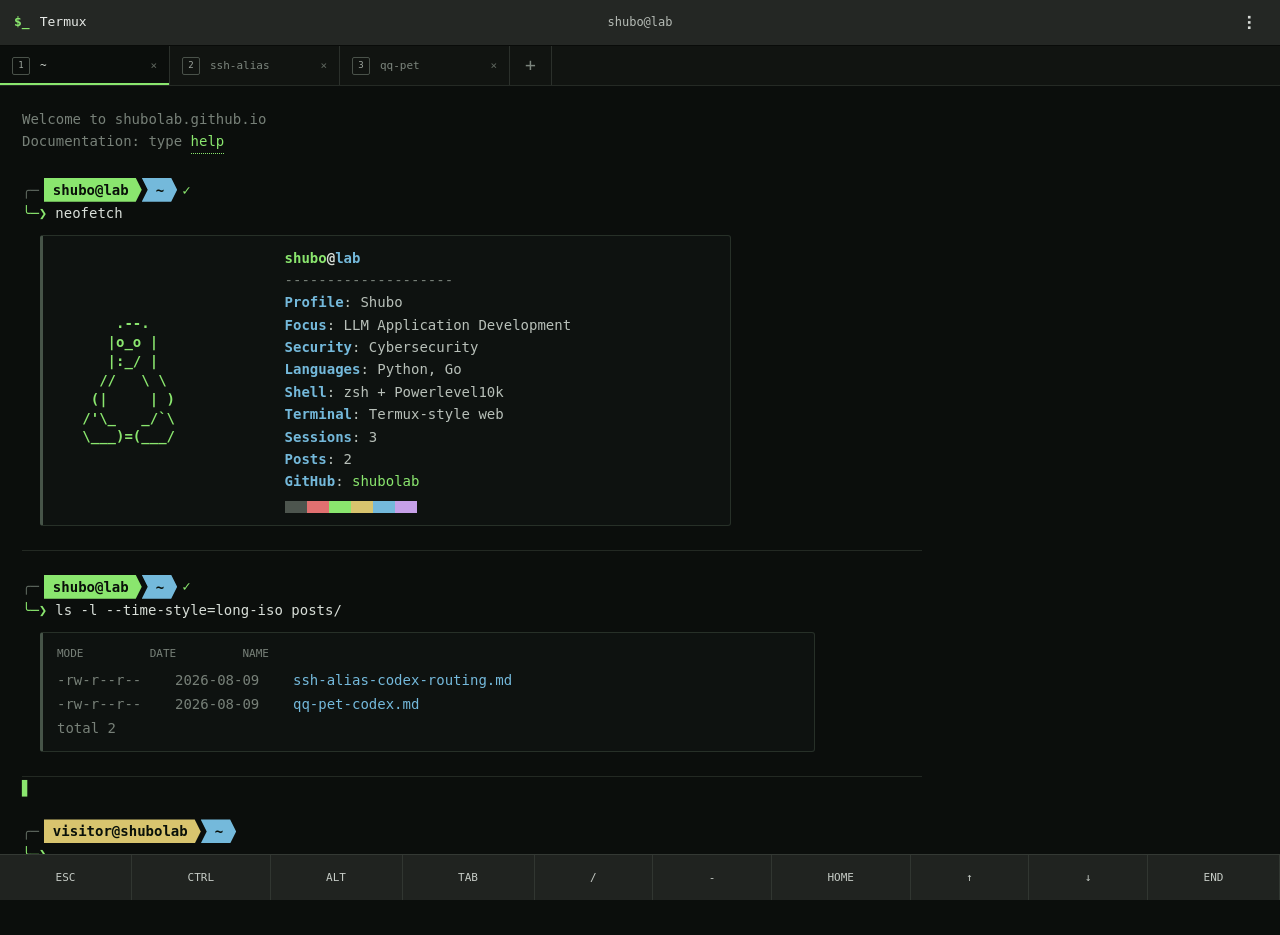
==== commit 9689221e: "feat: add p10k prompts neofetch and markdown previews" ====
--- a/index.html
+++ b/index.html
@@ -28,24 +28,41 @@
           <p class="system-line">Welcome to shubolab.github.io</p>
           <p class="system-line">Documentation: type <button class="inline-command" data-command="help">help</button></p>
 
-          <div class="terminal-entry">
-            <p class="command"><span class="user">shubo@lab</span>:<span class="cwd">~</span>$ whoami</p>
-            <div class="output about-output">
-              <h1>Shubo</h1>
-              <p>目前主要做 LLM 应用开发和网络安全。</p>
-              <p>这里放项目记录、踩坑复盘，以及偶尔能派上用场的命令。</p>
+          <div class="terminal-entry neofetch-entry">
+            <div class="p10k-prompt">
+              <div class="p10k-context"><span class="prompt-rail">╭─</span><span class="prompt-segment host">shubo@lab</span><span class="prompt-segment path">~</span><span class="prompt-ok">✓</span></div>
+              <div class="p10k-command"><span>╰─❯</span><code>neofetch</code></div>
+            </div>
+            <div class="output neofetch-output">
+              <pre class="ascii-logo" aria-hidden="true">       .--.
+      |o_o |
+      |:_/ |
+     //   \ \
+    (|     | )
+   /'\_   _/`\
+   \___)=(___/</pre>
+              <div class="fetch-info">
+                <h1><span>shubo</span>@<span>lab</span></h1>
+                <p class="fetch-rule">--------------------</p>
+                <p><b>Profile</b>: Shubo</p>
+                <p><b>Focus</b>: LLM Application Development</p>
+                <p><b>Security</b>: Cybersecurity</p>
+                <p><b>Languages</b>: Python, Go</p>
+                <p><b>Shell</b>: zsh + Powerlevel10k</p>
+                <p><b>Terminal</b>: Termux-style web</p>
+                <p><b>Sessions</b>: 3</p>
+                <p><b>Posts</b>: 2</p>
+                <p><b>GitHub</b>: <a href="https://github.com/shubolab" target="_blank" rel="noreferrer">shubolab</a></p>
+                <div class="fetch-colors" aria-label="主题颜色"><i></i><i></i><i></i><i></i><i></i><i></i></div>
+              </div>
             </div>
           </div>
 
-          <div class="terminal-entry">
-            <p class="command"><span class="user">shubo@lab</span>:<span class="cwd">~</span>$ cat /etc/shubo-release</p>
-            <pre class="output key-values"><span>FOCUS_1</span>="LLM application development"
-<span>FOCUS_2</span>="Cybersecurity"
-<span>LANGUAGES</span>="Python, Go"</pre>
-          </div>
-
           <div class="terminal-entry" id="posts">
-            <p class="command"><span class="user">shubo@lab</span>:<span class="cwd">~</span>$ ls -l --time-style=long-iso posts/</p>
+            <div class="p10k-prompt">
+              <div class="p10k-context"><span class="prompt-rail">╭─</span><span class="prompt-segment host">shubo@lab</span><span class="prompt-segment path">~</span><span class="prompt-ok">✓</span></div>
+              <div class="p10k-command"><span>╰─❯</span><code>ls -l --time-style=long-iso posts/</code></div>
+            </div>
             <div class="output file-list" role="list">
               <div class="file-line file-head" aria-hidden="true"><span>MODE</span><span>DATE</span><span>NAME</span></div>
               <a class="file-line" role="listitem" href="/posts/ssh-alias-codex-routing/"><span>-rw-r--r--</span><time datetime="2026-08-09">2026-08-09</time><strong>ssh-alias-codex-routing.md</strong></a>
@@ -55,7 +72,10 @@
           </div>
 
           <div class="terminal-entry" id="profile">
-            <p class="command"><span class="user">shubo@lab</span>:<span class="cwd">~</span>$ gh repo view shubolab/shubolab</p>
+            <div class="p10k-prompt">
+              <div class="p10k-context"><span class="prompt-rail">╭─</span><span class="prompt-segment host">shubo@lab</span><span class="prompt-segment path">~</span><span class="prompt-ok">✓</span></div>
+              <div class="p10k-command"><span>╰─❯</span><code>gh repo view shubolab/shubolab</code></div>
+            </div>
             <div class="output gh-output">
               <p><strong>shubolab/shubolab</strong> <span>public</span></p>
               <p>Hi there, I'm Shubo.</p>
@@ -68,7 +88,10 @@
           </div>
 
           <div class="terminal-entry" id="contact">
-            <p class="command"><span class="user">shubo@lab</span>:<span class="cwd">~</span>$ cat contact.txt</p>
+            <div class="p10k-prompt">
+              <div class="p10k-context"><span class="prompt-rail">╭─</span><span class="prompt-segment host">shubo@lab</span><span class="prompt-segment path">~</span><span class="prompt-ok">✓</span></div>
+              <div class="p10k-command"><span>╰─❯</span><code>cat contact.txt</code></div>
+            </div>
             <pre class="output contact-lines">EMAIL   <a href="mailto:wsb814183583@gmail.com">wsb814183583@gmail.com</a>
 WECHAT  i814183583
 GITHUB  <a href="https://github.com/shubolab" target="_blank" rel="noreferrer">github.com/shubolab</a></pre>
@@ -77,9 +100,9 @@
 
         <div id="cli-output" aria-live="polite"></div>
 
-        <form id="cli-form" autocomplete="off">
-          <label for="cli-input"><span class="user">visitor@shubolab</span>:<span class="cwd">~</span>$</label>
-          <input id="cli-input" name="command" spellcheck="false" autocapitalize="off" autofocus aria-label="输入终端命令" />
+        <form id="cli-form" class="p10k-input" autocomplete="off">
+          <div class="p10k-context"><span class="prompt-rail">╭─</span><span class="prompt-segment host visitor">visitor@shubolab</span><span class="prompt-segment path">~</span></div>
+          <div class="p10k-command"><label for="cli-input">╰─❯</label><input id="cli-input" name="command" spellcheck="false" autocapitalize="off" aria-label="输入终端命令" /></div>
         </form>
       </div>
 
--- a/styles.css
+++ b/styles.css
@@ -11,6 +11,7 @@
   --red: #e17070;
   --line: #303530;
   --mono: "SFMono-Regular", "Cascadia Mono", "Roboto Mono", "DejaVu Sans Mono", Consolas, "PingFang SC", "Microsoft YaHei", monospace;
+  --sans: Inter, -apple-system, BlinkMacSystemFont, "Segoe UI", "PingFang SC", "Microsoft YaHei", sans-serif;
 }
 
 * { box-sizing: border-box; }
@@ -66,14 +67,41 @@
 .terminal-buffer { width: min(112ch, 100%); min-height: calc(100vh - 132px); padding: 22px 22px 90px; }
 .system-line { margin: 0; color: var(--muted); }
 .inline-command { padding: 0; border: 0; border-bottom: 1px dotted var(--green); background: transparent; color: var(--green); cursor: pointer; }
-.terminal-entry { margin-top: 20px; }
-.command { margin: 0 0 5px; white-space: pre-wrap; }
-.user { color: var(--green); }
-.cwd { color: var(--blue); }
-.output { margin: 0; color: #b8c0b9; }
-.about-output h1 { display: inline; margin: 0; color: var(--fg); font: 600 14px/1.6 var(--mono); }
-.about-output p { margin: 0; }
-.key-values span { color: var(--blue); }
+.terminal-entry { margin-top: 24px; padding-bottom: 24px; border-bottom: 1px solid #232923; }
+body.stream-active #boot-transcript .terminal-entry:not(.stream-visible) { display: none; }
+body.stream-active #boot-transcript .output:not(.stream-output-visible) { display: none; }
+body.stream-active:not(.stream-interrupted) #boot-transcript::after { content: "▋"; color: var(--green); animation: stream-caret .55s steps(1) infinite; }
+.interrupt-line { margin: 12px 0 0; color: var(--red); }
+@keyframes stream-caret { 50% { opacity: 0; } }
+.p10k-prompt { margin-bottom: 9px; color: var(--fg); }
+.p10k-context { display: flex; align-items: center; min-height: 24px; }
+.prompt-rail { margin-right: 5px; color: #5c665d; }
+.prompt-segment { position: relative; display: inline-block; margin-right: 5px; padding: 2px 13px 2px 9px; clip-path: polygon(0 0, calc(100% - 6px) 0, 100% 50%, calc(100% - 6px) 100%, 0 100%); color: #091009; font-weight: 700; line-height: 20px; }
+.prompt-segment.host { background: var(--green); }
+.prompt-segment.host.visitor { background: var(--yellow); }
+.prompt-segment.path { margin-left: -5px; padding-left: 14px; background: var(--blue); clip-path: polygon(0 0, calc(100% - 6px) 0, 100% 50%, calc(100% - 6px) 100%, 0 100%, 6px 50%); }
+.prompt-ok { color: var(--green); font-weight: 700; }
+.p10k-command { display: flex; align-items: baseline; gap: 8px; min-height: 24px; }
+.p10k-command > span, .p10k-command > label { color: var(--green); font-weight: 700; }
+.p10k-command code { color: var(--fg); font: inherit; }
+.output { margin: 0 0 0 18px; padding: 12px 14px; background: #0e1210; border: 1px solid #273028; border-left: 3px solid #465448; border-radius: 3px; color: #b8c0b9; }
+
+.neofetch-output { display: grid; grid-template-columns: 24ch 1fr; gap: 3ch; width: min(82ch, calc(100% - 18px)); }
+.ascii-logo { align-self: center; margin: 0; color: var(--green); font: 700 14px/1.35 var(--mono); }
+.fetch-info h1 { margin: 0; color: var(--fg); font: 700 14px/1.5 var(--mono); }
+.fetch-info h1 span:first-child { color: var(--green); }
+.fetch-info h1 span:last-child { color: var(--blue); }
+.fetch-info p { margin: 0; }
+.fetch-info b { color: var(--blue); font-weight: 600; }
+.fetch-info a { color: var(--green); }
+.fetch-rule { color: var(--muted); }
+.fetch-colors { display: flex; margin-top: 8px; }
+.fetch-colors i { width: 22px; height: 12px; background: #4d554e; }
+.fetch-colors i:nth-child(2) { background: var(--red); }
+.fetch-colors i:nth-child(3) { background: var(--green); }
+.fetch-colors i:nth-child(4) { background: var(--yellow); }
+.fetch-colors i:nth-child(5) { background: var(--blue); }
+.fetch-colors i:nth-child(6) { background: #c6a0e8; }
 
 .file-list { width: min(92ch, 100%); }
 .file-line { display: grid; grid-template-columns: 12ch 12ch 1fr; gap: 2ch; min-height: 24px; align-items: baseline; }
@@ -88,11 +116,11 @@
 .gh-output a, .contact-lines a { color: var(--blue); }
 .gh-output a:hover, .contact-lines a:hover { color: var(--green); text-decoration: underline; }
 
-#cli-output .terminal-entry { margin-top: 12px; }
+#cli-output .terminal-entry { margin-top: 18px; }
 #cli-output .error { color: var(--red); }
-#cli-output .result { margin: 0; color: #b8c0b9; white-space: pre-wrap; }
-#cli-form { display: flex; align-items: baseline; gap: 8px; margin-top: 18px; }
-#cli-form label { flex: none; }
+#cli-output .result { margin: 0 0 0 18px; padding: 10px 12px; background: #0e1210; border: 1px solid #273028; border-left: 3px solid #465448; color: #b8c0b9; white-space: pre-wrap; }
+#cli-form { margin-top: 20px; }
+#cli-form .p10k-command { gap: 8px; }
 #cli-input { min-width: 10ch; flex: 1; padding: 0; border: 0; outline: 0; background: transparent; color: var(--fg); caret-color: var(--green); }
 
 .extra-keys {
@@ -112,30 +140,29 @@
 .extra-keys button { min-width: 66px; flex: 1 0 auto; border: 0; border-right: 1px solid #313631; background: transparent; color: #c5cbc5; cursor: pointer; font-size: 11px; }
 .extra-keys button:hover, .extra-keys button.latched { background: #343934; color: var(--green); }
 
-/* Post pages use the same Termux sessions and a less-like reader. */
-.post-screen { width: min(112ch, 100%); padding: 20px 22px 0; }
+/* Post pages pipe Markdown into a readable preview inside the terminal. */
+.post-screen { width: min(1240px, 100%); padding: 22px 24px 0; }
 .post-screen .command-nav { display: none; }
-.post-command { margin: 0 0 14px; }
-.post-command .prompt { margin-right: 8px; color: var(--green); }
-.post-header { margin: 0; padding: 0 0 22px; border-bottom: 1px dashed var(--line); }
+.post-command { width: min(112ch, 100%); margin: 0 0 14px; }
+.markdown-preview { width: min(900px, calc(100% - 18px)); margin: 0 0 72px 18px; padding: 44px 52px 60px; background: #101411; border: 1px solid #2b342d; border-left: 3px solid #465448; border-radius: 4px; font-family: var(--sans); }
+.post-header { margin: 0; padding: 0 0 30px; border-bottom: 1px solid #303832; }
 .post-label { color: var(--muted); font-size: 11px; }
-.post-header h1 { margin: 5px 0; color: var(--fg); font: 600 16px/1.6 var(--mono); }
-.post-deck { margin: 0; color: #aeb6af; }
+.post-header h1 { margin: 12px 0 18px; color: #edf1ed; font: 700 clamp(30px, 4.2vw, 44px)/1.22 var(--sans); letter-spacing: -.035em; }
+.post-deck { max-width: 720px; margin: 0; color: #aeb6af; font: 16px/1.8 var(--sans); }
 .post-meta { display: flex; flex-wrap: wrap; gap: 0 20px; margin-top: 8px; color: var(--muted); font-size: 11px; }
 .post-meta span::before { content: "--"; margin-right: 6px; color: var(--green); }
-.post-content { margin: 0; padding: 22px 0 76px; }
-.post-content > p { margin: 0 0 17px; color: #bdc5be; line-height: 1.85; }
-.post-content h2 { margin: 34px 0 12px; color: var(--green); font: 600 14px/1.6 var(--mono); }
-.post-content h2::before { content: "## "; }
+.post-content { margin: 0; padding: 34px 0 0; }
+.post-content > p { margin: 0 0 22px; color: #c5cbc5; font: 16px/1.9 var(--sans); }
+.post-content h2 { margin: 56px 0 22px; padding-bottom: 10px; border-bottom: 1px solid #303832; color: #e7ece7; font: 700 24px/1.45 var(--sans); letter-spacing: -.02em; }
 .post-content strong { color: var(--fg); font-weight: 600; }
 .post-content a { color: var(--blue); border-bottom: 1px dotted currentColor; }
-.post-content figure { width: min(90ch, 100%); margin: 26px 0; padding: 8px; border: 1px solid var(--line); }
+.post-content figure { width: 100%; margin: 36px 0; padding: 10px; background: #090c0a; border: 1px solid var(--line); border-radius: 3px; }
 .post-content figure img { display: block; max-width: 100%; max-height: 520px; margin: 0 auto; object-fit: contain; }
-.post-content figcaption { margin-top: 7px; color: var(--muted); font-size: 11px; }
-.post-content pre { width: min(92ch, 100%); overflow-x: auto; margin: 20px 0; padding: 12px 14px; background: #070907; border-left: 2px solid #3f4740; color: #cbd1cb; line-height: 1.65; white-space: pre-wrap; }
+.post-content figcaption { margin-top: 10px; color: var(--muted); font: 11px/1.6 var(--mono); text-align: center; }
+.post-content pre { width: 100%; overflow-x: auto; margin: 28px 0; padding: 17px 19px; background: #070907; border: 1px solid #283029; border-left: 3px solid var(--blue); border-radius: 3px; color: #d0d6d0; font: 13px/1.75 var(--mono); white-space: pre-wrap; }
 .post-content pre .redacted { color: var(--yellow); }
-.post-note { width: min(92ch, 100%); margin: 22px 0; padding: 10px 12px; border-left: 2px solid var(--yellow); color: #b2bab3; }
-.post-end { display: flex; gap: 22px; margin-top: 40px; padding-top: 12px; border-top: 1px dashed var(--line); }
+.post-note { width: 100%; margin: 30px 0; padding: 15px 17px; background: #17160e; border-left: 3px solid var(--yellow); color: #c1c5ba; font: 14px/1.8 var(--sans); }
+.post-end { display: flex; gap: 22px; margin-top: 54px; padding-top: 18px; border-top: 1px solid #303832; font-family: var(--mono); font-size: 12px; }
 .post-end a::before { content: "$ "; color: var(--green); }
 .terminal-footer { position: fixed; right: 0; bottom: 0; left: 0; z-index: 12; display: flex; gap: 24px; height: 28px; padding: 4px 10px; background: #d2d7d2; color: #111411; font-size: 11px; }
 .terminal-footer span:first-child { margin-right: auto; }
@@ -147,13 +174,18 @@
   .termux-host { font-size: 11px; }
   .session { min-width: 132px; }
   .terminal-buffer, .post-screen { padding-right: 14px; padding-left: 14px; }
+  .neofetch-output { grid-template-columns: 1fr; }
+  .ascii-logo { display: none; }
+  .output { margin-left: 10px; }
   .file-line { grid-template-columns: 10ch 1fr; gap: 0 2ch; padding: 3px 0; }
   .file-line span { display: none; }
   .file-line strong { grid-column: 2; }
   .file-head { display: none; }
   .extra-keys button { min-width: 58px; }
-  .post-window::after { overflow: hidden; }
-  .post-header h1 { font-size: 14px; }
+  .markdown-preview { width: calc(100% - 10px); margin-left: 10px; padding: 28px 20px 42px; }
+  .post-header h1 { font-size: 28px; }
+  .post-content > p { font-size: 15px; }
+  .post-content h2 { margin-top: 44px; font-size: 21px; }
   .post-meta { display: block; }
   .terminal-footer span:nth-child(2), .terminal-footer span:nth-child(3) { display: none; }
 }
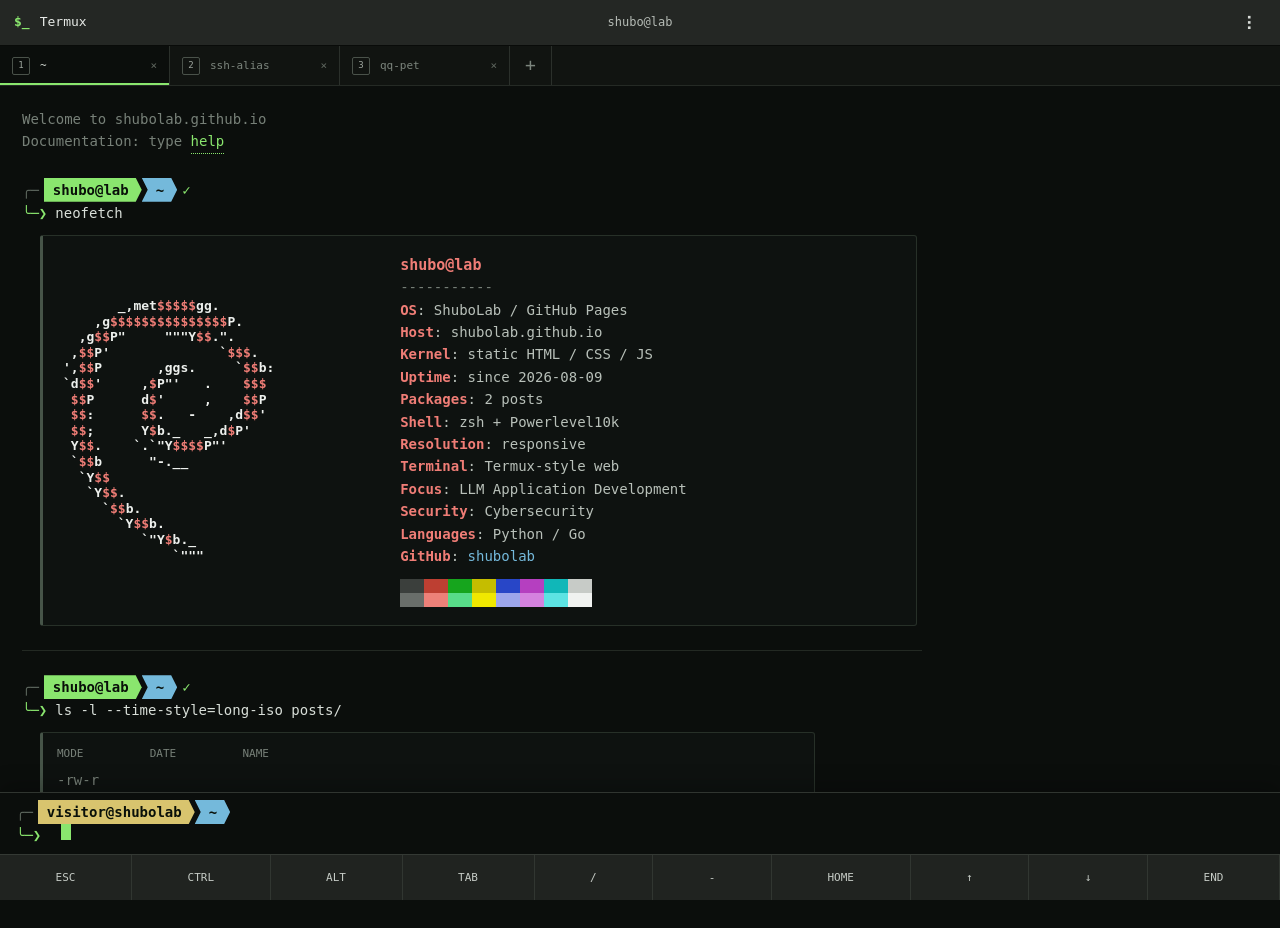
==== commit 39a987f0: "refine: humanize posts and polish terminal interactions" ====
--- a/index.html
+++ b/index.html
@@ -34,26 +34,39 @@
               <div class="p10k-command"><span>╰─❯</span><code>neofetch</code></div>
             </div>
             <div class="output neofetch-output">
-              <pre class="ascii-logo" aria-hidden="true">       .--.
-      |o_o |
-      |:_/ |
-     //   \ \
-    (|     | )
-   /'\_   _/`\
-   \___)=(___/</pre>
+              <pre class="ascii-logo" aria-hidden="true">       _,met<span>$$$$$</span>gg.
+    ,g<span>$$$$$$$$$$$$$$$</span>P.
+  ,g<span>$$</span>P"     """Y<span>$$</span>.".
+ ,<span>$$</span>P'              `<span>$$$</span>.
+',<span>$$</span>P       ,ggs.     `<span>$$</span>b:
+`d<span>$$</span>'     ,<span>$</span>P"'   .    <span>$$$</span>
+ <span>$$</span>P      d<span>$</span>'     ,    <span>$$</span>P
+ <span>$$</span>:      <span>$$</span>.   -    ,d<span>$$</span>'
+ <span>$$</span>;      Y<span>$</span>b._   _,d<span>$</span>P'
+ Y<span>$$</span>.    `.`"Y<span>$$$$</span>P"'
+ `<span>$$</span>b      "-.__
+  `Y<span>$$</span>
+   `Y<span>$$</span>.
+     `<span>$$</span>b.
+       `Y<span>$$</span>b.
+          `"Y<span>$</span>b._
+              `"""</pre>
               <div class="fetch-info">
-                <h1><span>shubo</span>@<span>lab</span></h1>
-                <p class="fetch-rule">--------------------</p>
-                <p><b>Profile</b>: Shubo</p>
+                <h1>shubo@lab</h1>
+                <p class="fetch-rule">-----------</p>
+                <p><b>OS</b>: ShuboLab / GitHub Pages</p>
+                <p><b>Host</b>: shubolab.github.io</p>
+                <p><b>Kernel</b>: static HTML / CSS / JS</p>
+                <p><b>Uptime</b>: since 2026-08-09</p>
+                <p><b>Packages</b>: 2 posts</p>
+                <p><b>Shell</b>: zsh + Powerlevel10k</p>
+                <p><b>Resolution</b>: responsive</p>
+                <p><b>Terminal</b>: Termux-style web</p>
                 <p><b>Focus</b>: LLM Application Development</p>
                 <p><b>Security</b>: Cybersecurity</p>
-                <p><b>Languages</b>: Python, Go</p>
-                <p><b>Shell</b>: zsh + Powerlevel10k</p>
-                <p><b>Terminal</b>: Termux-style web</p>
-                <p><b>Sessions</b>: 3</p>
-                <p><b>Posts</b>: 2</p>
+                <p><b>Languages</b>: Python / Go</p>
                 <p><b>GitHub</b>: <a href="https://github.com/shubolab" target="_blank" rel="noreferrer">shubolab</a></p>
-                <div class="fetch-colors" aria-label="主题颜色"><i></i><i></i><i></i><i></i><i></i><i></i></div>
+                <div class="fetch-colors" aria-label="主题颜色"><i></i><i></i><i></i><i></i><i></i><i></i><i></i><i></i><i></i><i></i><i></i><i></i><i></i><i></i><i></i><i></i></div>
               </div>
             </div>
           </div>
@@ -102,7 +115,7 @@
 
         <form id="cli-form" class="p10k-input" autocomplete="off">
           <div class="p10k-context"><span class="prompt-rail">╭─</span><span class="prompt-segment host visitor">visitor@shubolab</span><span class="prompt-segment path">~</span></div>
-          <div class="p10k-command"><label for="cli-input">╰─❯</label><input id="cli-input" name="command" spellcheck="false" autocapitalize="off" aria-label="输入终端命令" /></div>
+          <div class="p10k-command"><label for="cli-input">╰─❯</label><input id="cli-input" name="command" spellcheck="false" autocapitalize="off" aria-label="输入终端命令" /><span class="terminal-cursor" aria-hidden="true"></span></div>
         </form>
       </div>
 
--- a/styles.css
+++ b/styles.css
@@ -64,7 +64,7 @@
 .new-session { display: grid; place-items: center; flex: 0 0 42px; border: 0; border-right: 1px solid #2b302b; background: transparent; color: #7c857d; cursor: pointer; font-size: 18px; }
 .new-session:hover { background: #191d19; color: var(--green); }
 
-.terminal-buffer { width: min(112ch, 100%); min-height: calc(100vh - 132px); padding: 22px 22px 90px; }
+.terminal-buffer { width: min(112ch, 100%); min-height: calc(100vh - 132px); padding: 22px 22px 148px; }
 .system-line { margin: 0; color: var(--muted); }
 .inline-command { padding: 0; border: 0; border-bottom: 1px dotted var(--green); background: transparent; color: var(--green); cursor: pointer; }
 .terminal-entry { margin-top: 24px; padding-bottom: 24px; border-bottom: 1px solid #232923; }
@@ -86,22 +86,31 @@
 .p10k-command code { color: var(--fg); font: inherit; }
 .output { margin: 0 0 0 18px; padding: 12px 14px; background: #0e1210; border: 1px solid #273028; border-left: 3px solid #465448; border-radius: 3px; color: #b8c0b9; }
 
-.neofetch-output { display: grid; grid-template-columns: 24ch 1fr; gap: 3ch; width: min(82ch, calc(100% - 18px)); }
-.ascii-logo { align-self: center; margin: 0; color: var(--green); font: 700 14px/1.35 var(--mono); }
-.fetch-info h1 { margin: 0; color: var(--fg); font: 700 14px/1.5 var(--mono); }
-.fetch-info h1 span:first-child { color: var(--green); }
-.fetch-info h1 span:last-child { color: var(--blue); }
+.neofetch-output { display: grid; grid-template-columns: 35ch 1fr; gap: 5ch; width: min(104ch, calc(100% - 18px)); padding: 18px 20px; }
+.ascii-logo { align-self: center; margin: 0; color: #edf0ed; font: 700 13px/1.2 var(--mono); }
+.ascii-logo span { color: #ef7d76; }
+.fetch-info h1 { margin: 0; color: #ef7d76; font: 700 15px/1.5 var(--mono); }
 .fetch-info p { margin: 0; }
-.fetch-info b { color: var(--blue); font-weight: 600; }
-.fetch-info a { color: var(--green); }
+.fetch-info b { color: #ef7d76; font-weight: 700; }
+.fetch-info a { color: var(--blue); }
 .fetch-rule { color: var(--muted); }
-.fetch-colors { display: flex; margin-top: 8px; }
-.fetch-colors i { width: 22px; height: 12px; background: #4d554e; }
-.fetch-colors i:nth-child(2) { background: var(--red); }
-.fetch-colors i:nth-child(3) { background: var(--green); }
-.fetch-colors i:nth-child(4) { background: var(--yellow); }
-.fetch-colors i:nth-child(5) { background: var(--blue); }
-.fetch-colors i:nth-child(6) { background: #c6a0e8; }
+.fetch-colors { display: grid; grid-template-columns: repeat(8, 24px); width: max-content; margin-top: 12px; }
+.fetch-colors i { width: 24px; height: 14px; background: #3b3f3c; }
+.fetch-colors i:nth-child(2) { background: #bd3f32; }
+.fetch-colors i:nth-child(3) { background: #16a51d; }
+.fetch-colors i:nth-child(4) { background: #c5bd00; }
+.fetch-colors i:nth-child(5) { background: #2846c7; }
+.fetch-colors i:nth-child(6) { background: #b53fc0; }
+.fetch-colors i:nth-child(7) { background: #10b7b8; }
+.fetch-colors i:nth-child(8) { background: #c7cbc7; }
+.fetch-colors i:nth-child(9) { background: #696e6a; }
+.fetch-colors i:nth-child(10) { background: #ed8179; }
+.fetch-colors i:nth-child(11) { background: #58dc89; }
+.fetch-colors i:nth-child(12) { background: #f0e800; }
+.fetch-colors i:nth-child(13) { background: #9da6eb; }
+.fetch-colors i:nth-child(14) { background: #d482df; }
+.fetch-colors i:nth-child(15) { background: #5ce3e3; }
+.fetch-colors i:nth-child(16) { background: #f0f2f0; }
 
 .file-list { width: min(92ch, 100%); }
 .file-line { display: grid; grid-template-columns: 12ch 12ch 1fr; gap: 2ch; min-height: 24px; align-items: baseline; }
@@ -119,9 +128,12 @@
 #cli-output .terminal-entry { margin-top: 18px; }
 #cli-output .error { color: var(--red); }
 #cli-output .result { margin: 0 0 0 18px; padding: 10px 12px; background: #0e1210; border: 1px solid #273028; border-left: 3px solid #465448; color: #b8c0b9; white-space: pre-wrap; }
-#cli-form { margin-top: 20px; }
+#cli-form { position: fixed; right: 0; bottom: 46px; left: 0; z-index: 11; min-height: 62px; margin: 0; padding: 7px 16px 6px; background: #0b0e0c; border-top: 1px solid #303530; box-shadow: 0 -8px 20px rgba(0, 0, 0, .22); }
 #cli-form .p10k-command { gap: 8px; }
-#cli-input { min-width: 10ch; flex: 1; padding: 0; border: 0; outline: 0; background: transparent; color: var(--fg); caret-color: var(--green); }
+#cli-input { width: 1ch; min-width: 1ch; max-width: calc(100vw - 90px); flex: 0 1 auto; padding: 0; border: 0; outline: 0; background: transparent; color: var(--fg); caret-color: transparent; }
+.terminal-cursor { display: inline-block; width: .7em; height: 1.15em; margin-left: -5px; background: var(--green); animation: terminal-blink .8s steps(1) infinite; }
+#cli-form:not(:focus-within) .terminal-cursor { background: #596159; animation: none; }
+@keyframes terminal-blink { 50% { opacity: 0; } }
 
 .extra-keys {
   position: fixed;
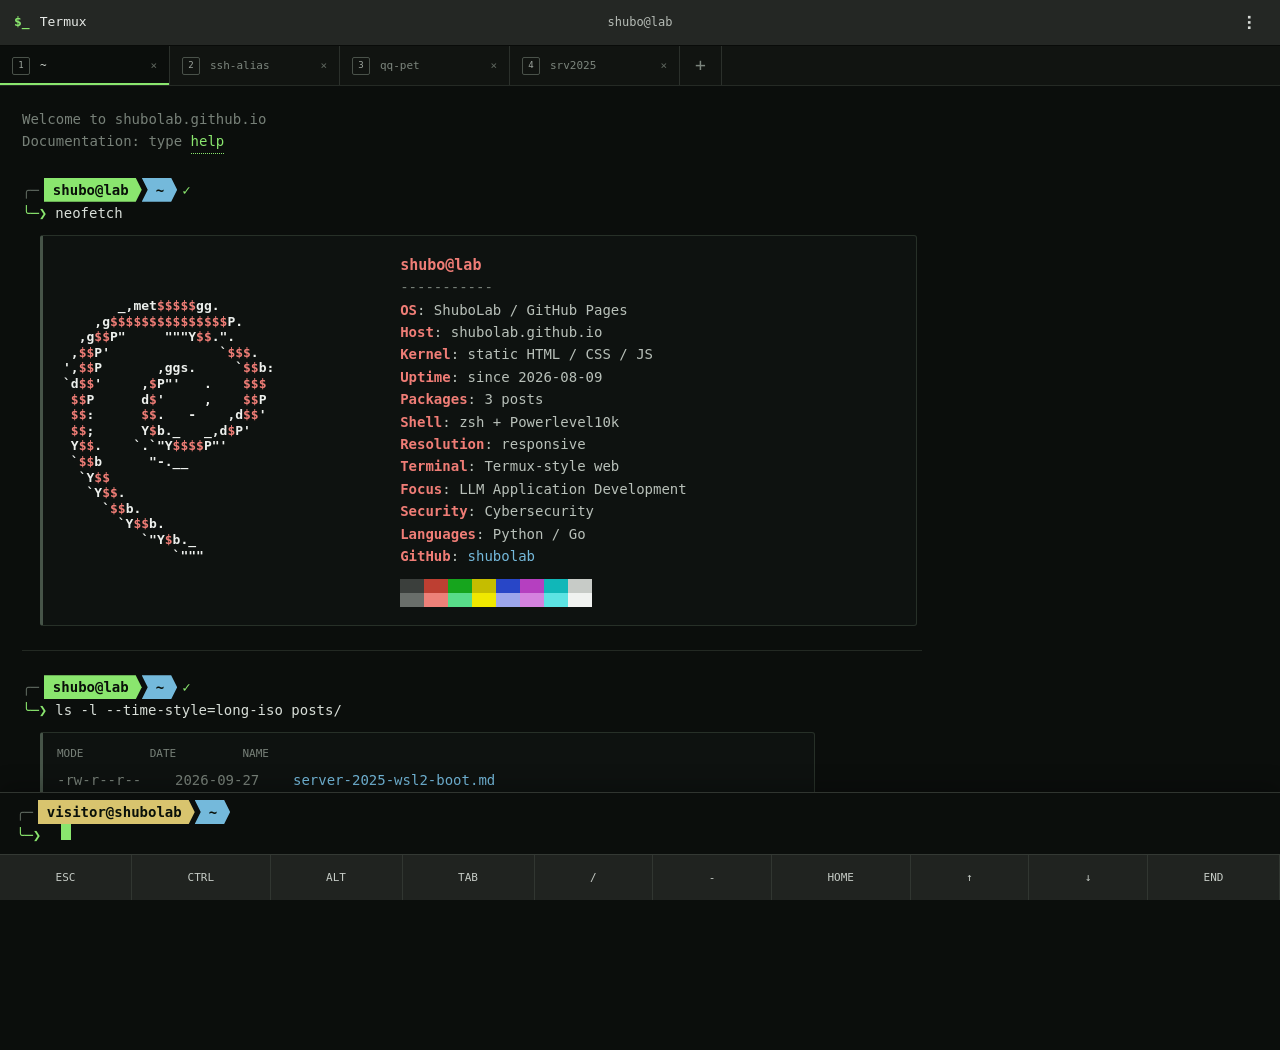
==== commit af0d0294: "feat: publish the Server 2025 WSL2 boot postmortem The box is a spare Codex desktop. WSL was an extr" ====
--- a/index.html
+++ b/index.html
@@ -20,6 +20,7 @@
         <a class="session active" href="/"><span>1</span><strong>~</strong><i>×</i></a>
         <a class="session" href="/posts/ssh-alias-codex-routing/"><span>2</span><strong>ssh-alias</strong><i>×</i></a>
         <a class="session" href="/posts/qq-pet-codex/"><span>3</span><strong>qq-pet</strong><i>×</i></a>
+        <a class="session" href="/posts/server-2025-wsl2-boot/"><span>4</span><strong>srv2025</strong><i>×</i></a>
         <button class="new-session" type="button" title="全部文章" aria-label="查看全部文章">+</button>
       </nav>
 
@@ -58,7 +59,7 @@
                 <p><b>Host</b>: shubolab.github.io</p>
                 <p><b>Kernel</b>: static HTML / CSS / JS</p>
                 <p><b>Uptime</b>: since 2026-08-09</p>
-                <p><b>Packages</b>: 2 posts</p>
+                <p><b>Packages</b>: 3 posts</p>
                 <p><b>Shell</b>: zsh + Powerlevel10k</p>
                 <p><b>Resolution</b>: responsive</p>
                 <p><b>Terminal</b>: Termux-style web</p>
@@ -78,9 +79,10 @@
             </div>
             <div class="output file-list" role="list">
               <div class="file-line file-head" aria-hidden="true"><span>MODE</span><span>DATE</span><span>NAME</span></div>
+              <a class="file-line" role="listitem" href="/posts/server-2025-wsl2-boot/"><span>-rw-r--r--</span><time datetime="2026-09-27">2026-09-27</time><strong>server-2025-wsl2-boot.md</strong></a>
               <a class="file-line" role="listitem" href="/posts/ssh-alias-codex-routing/"><span>-rw-r--r--</span><time datetime="2026-08-09">2026-08-09</time><strong>ssh-alias-codex-routing.md</strong></a>
               <a class="file-line" role="listitem" href="/posts/qq-pet-codex/"><span>-rw-r--r--</span><time datetime="2026-08-09">2026-08-09</time><strong>qq-pet-codex.md</strong></a>
-              <p>total 2</p>
+              <p>total 3</p>
             </div>
           </div>
 
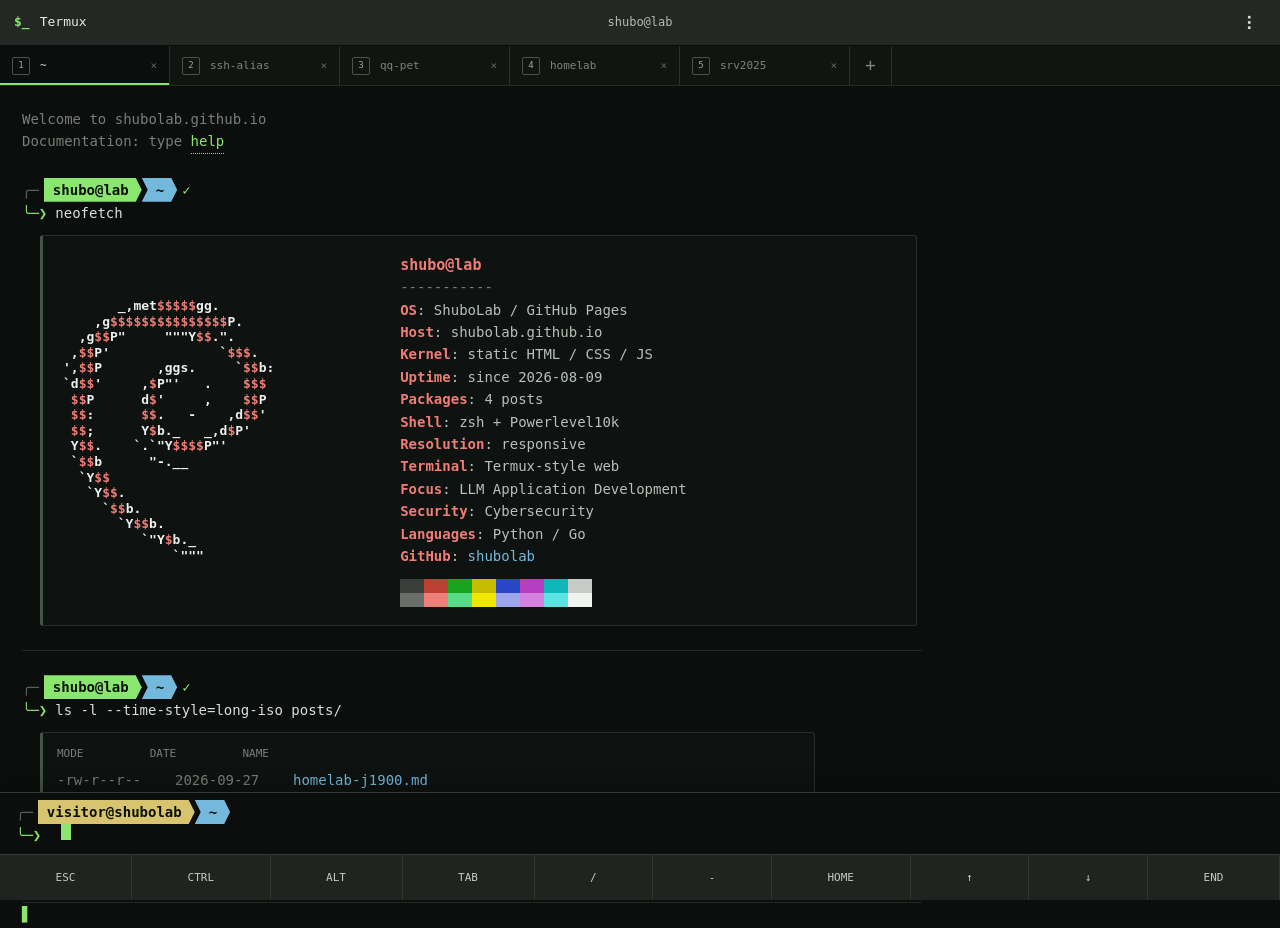
==== commit ce2b4279: "feat: split homelab context from the Codex desktop post The J1900 note is only about staying reachab" ====
--- a/index.html
+++ b/index.html
@@ -20,7 +20,8 @@
         <a class="session active" href="/"><span>1</span><strong>~</strong><i>×</i></a>
         <a class="session" href="/posts/ssh-alias-codex-routing/"><span>2</span><strong>ssh-alias</strong><i>×</i></a>
         <a class="session" href="/posts/qq-pet-codex/"><span>3</span><strong>qq-pet</strong><i>×</i></a>
-        <a class="session" href="/posts/server-2025-wsl2-boot/"><span>4</span><strong>srv2025</strong><i>×</i></a>
+        <a class="session" href="/posts/homelab-j1900/"><span>4</span><strong>homelab</strong><i>×</i></a>
+        <a class="session" href="/posts/server-2025-wsl2-boot/"><span>5</span><strong>srv2025</strong><i>×</i></a>
         <button class="new-session" type="button" title="全部文章" aria-label="查看全部文章">+</button>
       </nav>
 
@@ -59,7 +60,7 @@
                 <p><b>Host</b>: shubolab.github.io</p>
                 <p><b>Kernel</b>: static HTML / CSS / JS</p>
                 <p><b>Uptime</b>: since 2026-08-09</p>
-                <p><b>Packages</b>: 3 posts</p>
+                <p><b>Packages</b>: 4 posts</p>
                 <p><b>Shell</b>: zsh + Powerlevel10k</p>
                 <p><b>Resolution</b>: responsive</p>
                 <p><b>Terminal</b>: Termux-style web</p>
@@ -79,10 +80,11 @@
             </div>
             <div class="output file-list" role="list">
               <div class="file-line file-head" aria-hidden="true"><span>MODE</span><span>DATE</span><span>NAME</span></div>
+              <a class="file-line" role="listitem" href="/posts/homelab-j1900/"><span>-rw-r--r--</span><time datetime="2026-09-27">2026-09-27</time><strong>homelab-j1900.md</strong></a>
               <a class="file-line" role="listitem" href="/posts/server-2025-wsl2-boot/"><span>-rw-r--r--</span><time datetime="2026-09-27">2026-09-27</time><strong>server-2025-wsl2-boot.md</strong></a>
               <a class="file-line" role="listitem" href="/posts/ssh-alias-codex-routing/"><span>-rw-r--r--</span><time datetime="2026-08-09">2026-08-09</time><strong>ssh-alias-codex-routing.md</strong></a>
               <a class="file-line" role="listitem" href="/posts/qq-pet-codex/"><span>-rw-r--r--</span><time datetime="2026-08-09">2026-08-09</time><strong>qq-pet-codex.md</strong></a>
-              <p>total 3</p>
+              <p>total 4</p>
             </div>
           </div>
 
